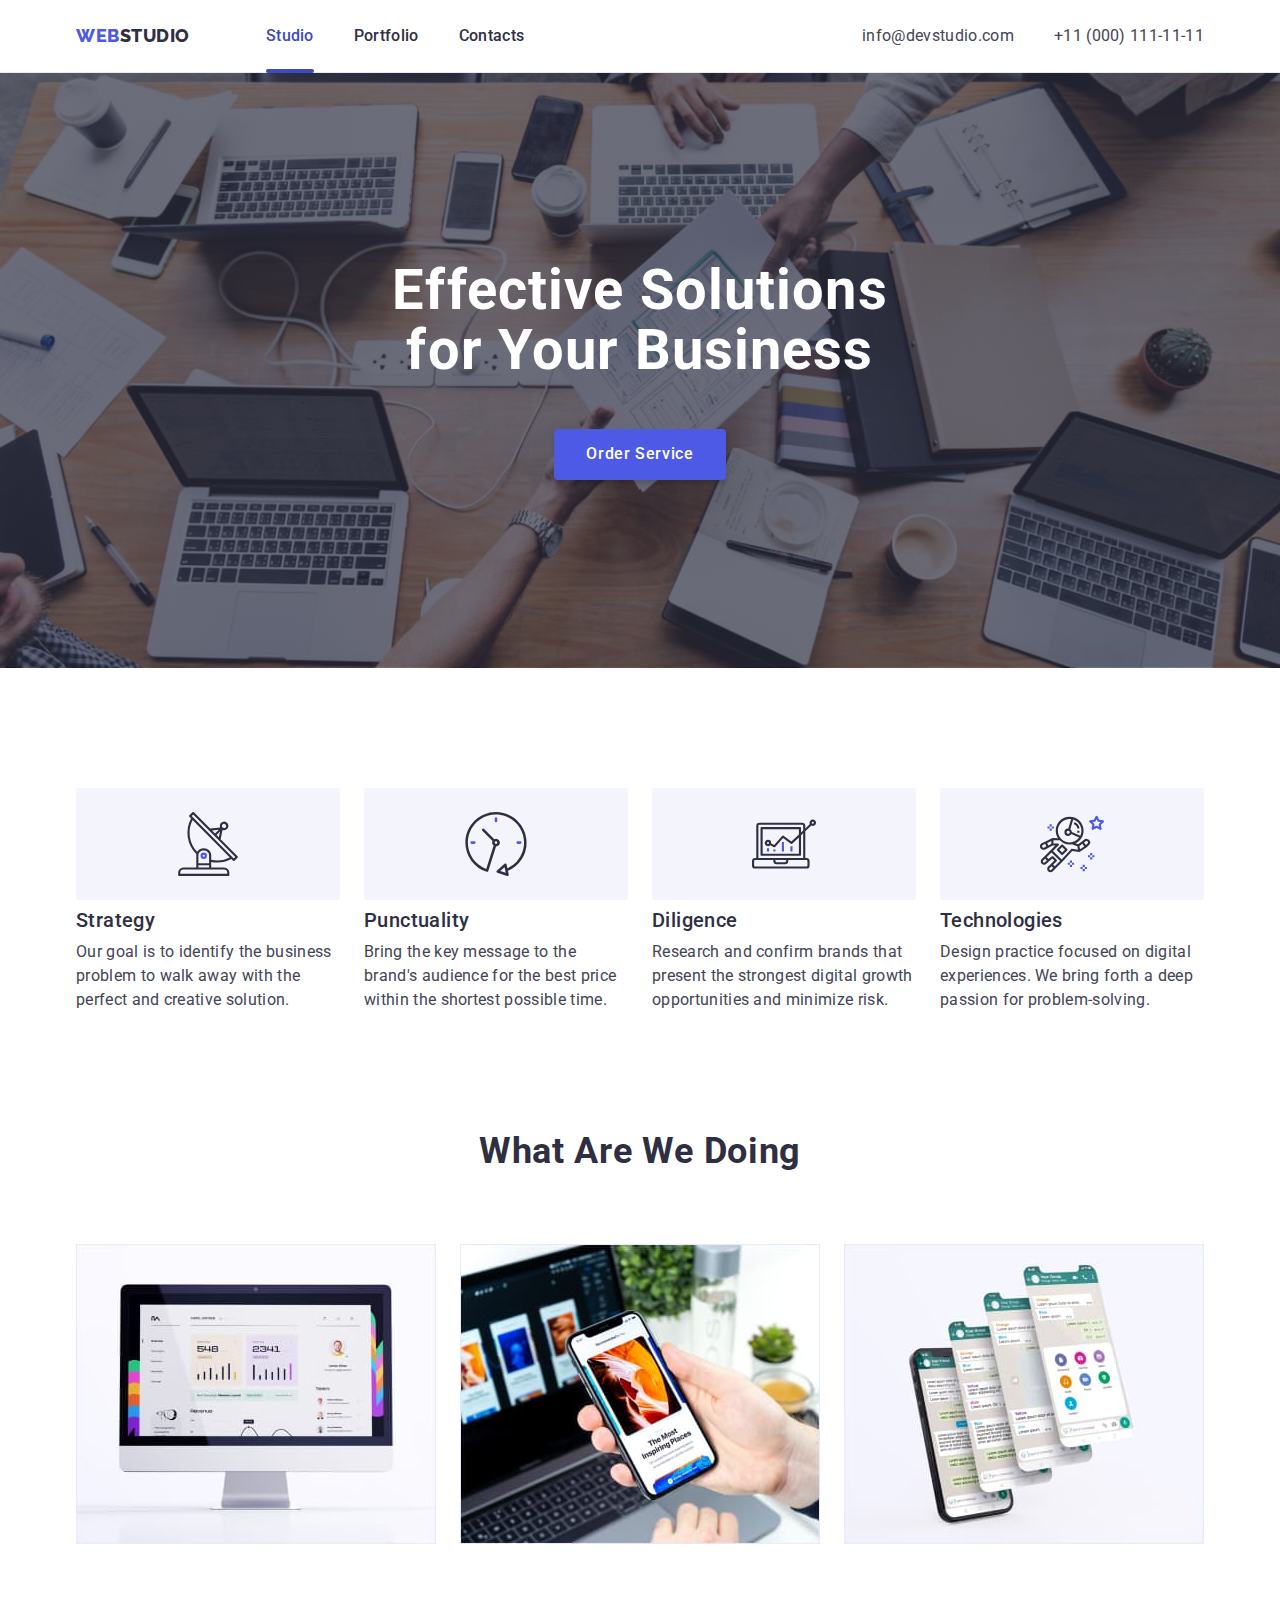
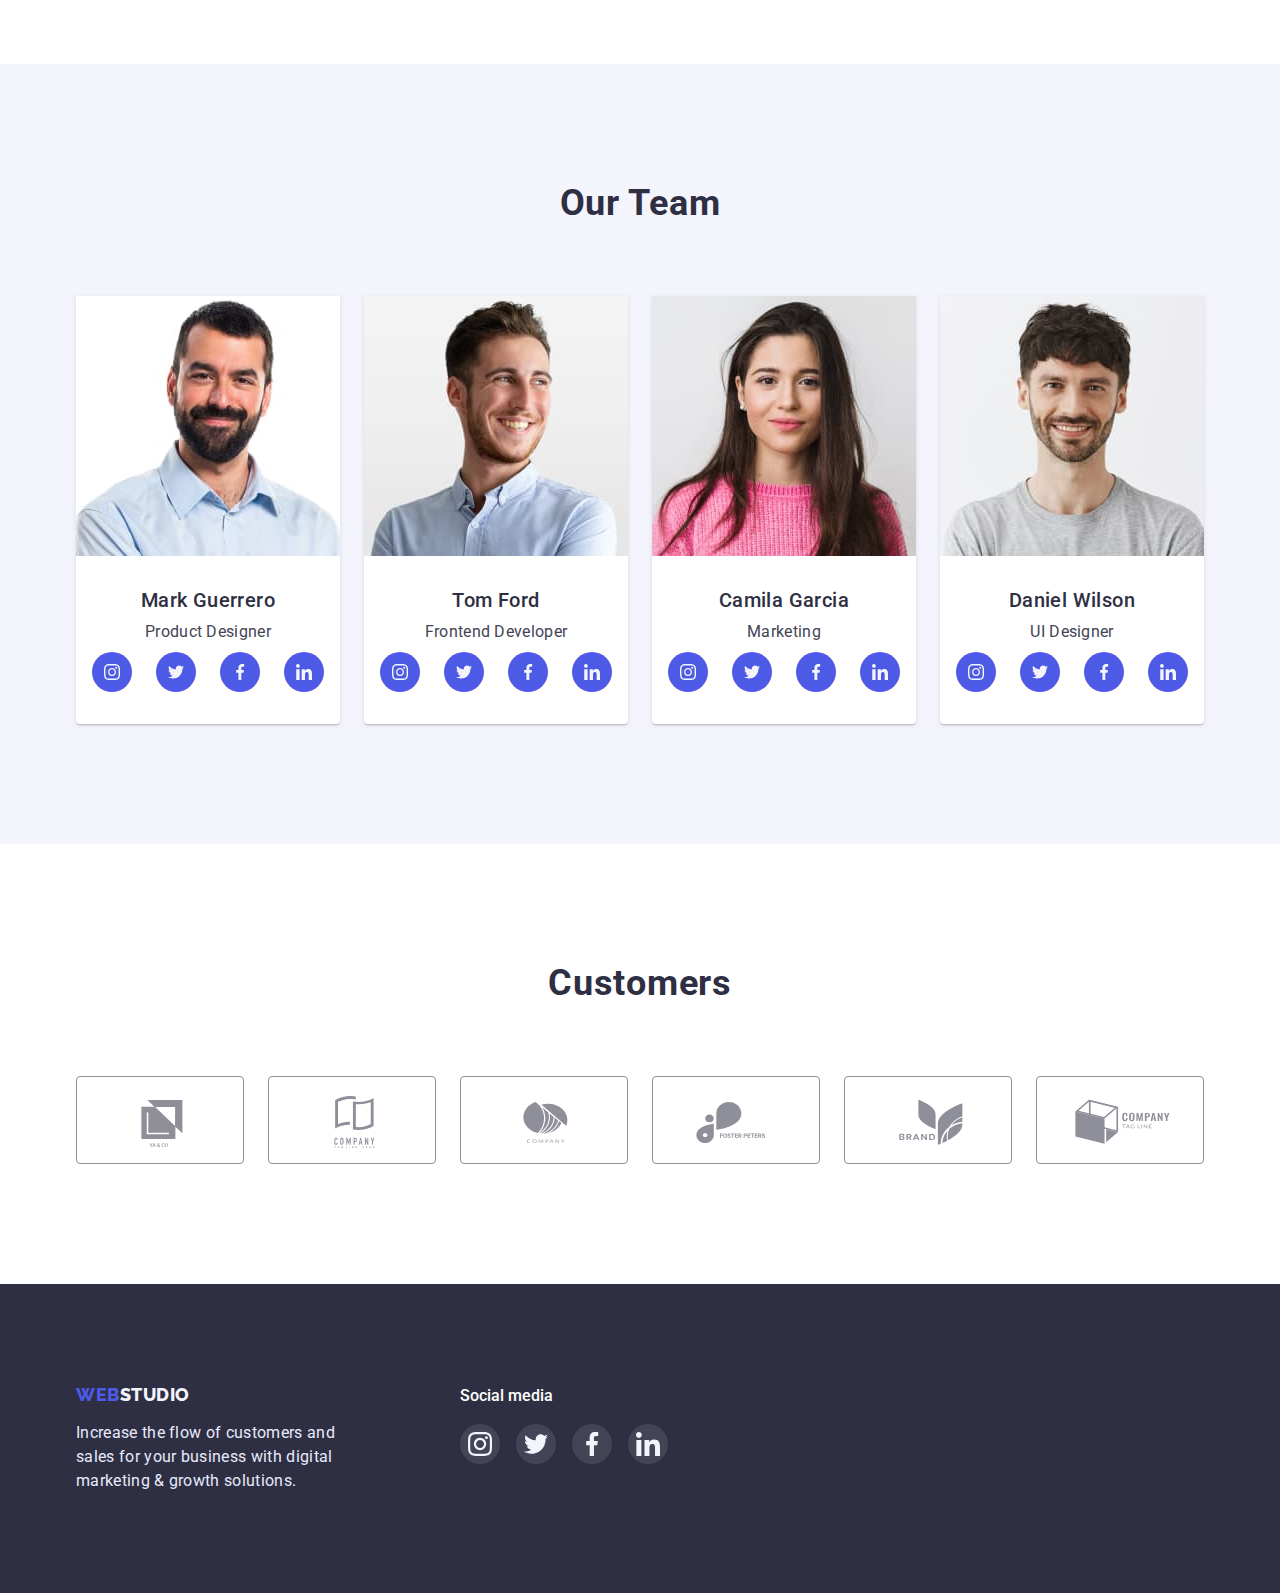
==== index.html @ 485239a8 "clone repository" ====
<!DOCTYPE html>
<html lang="en">
  <head>
    <meta charset="UTF-8" />
    <meta http-equiv="X-UA-Compatible" content="IE=edge" />
    <meta name="viewport" content="width=device-width, initial-scale=1.0" />
    <title>WebStudio</title>
    <link rel="preconnect" href="https://fonts.googleapis.com" />
    <link rel="preconnect" href="https://fonts.gstatic.com" crossorigin />
    <link
      href="https://fonts.googleapis.com/css2?family=Raleway:wght@800&family=Roboto:wght@400;500;700;900&display=swap"
      rel="stylesheet"
    />
    <link
      rel="stylesheet"
      href="https://cdnjs.cloudflare.com/ajax/libs/modern-normalize/1.0.0/modern-normalize.min.css"
    />
    <link rel="stylesheet" href="./css/styles.css" />
  </head>

  <body>
    <header class="header">
      <div class="container header-container">
        <nav class="header-nav">
          <a href="./index.html" class="header-logo-link"
            ><span class="header-logo-linkweb">Web</span>Studio</a
          >
          <ul class="header-list list">
            <li class="header-item item">
              <a href="./index.html" class="header-nav-link current-page"
                >Studio</a
              >
            </li>
            <li class="header-item item">
              <a href="./portfolio.html" class="header-nav-link link"
                >Portfolio</a
              >
            </li>
            <li class="header-item item">
              <a href="#" class="header-nav-link link">Contacts</a>
            </li>
          </ul>
        </nav>

        <address class="contacts">
          <ul class="contacts-list list">
            <li class="contacts-item">
              <a href="mailto:info@devstudio.com" class="contacts-link link"
                >info@devstudio.com</a
              >
            </li>
            <li class="contacts-item">
              <a href="tel:+110001111111" class="contacts-link link"
                >+11 (000) 111-11-11</a
              >
            </li>
          </ul>
        </address>
      </div>
    </header>

    <main>
      <section class="section hero">
        <div class="container hero-container">
          <h1 class="hero-title">Effective Solutions for Your Business</h1>
          <button type="button" class="hero-btn btn" data-modal-open>
            Order Service
          </button>
        </div>
      </section>

      <section class="section features">
        <div class="container features-container">
          <h2 class="visually-hidden">Our Features</h2>
          <ul class="features-list list">
            <li class="features-item icon-antenna">
              <h3 class="features-item-title">Strategy</h3>
              <p class="features-item-text">
                Our goal is to identify the business problem to walk away with
                the perfect and creative solution.
              </p>
            </li>
            <li class="features-item icon-clock">
              <h3 class="features-item-title">Punctuality</h3>
              <p class="features-item-text">
                Bring the key message to the brand's audience for the best price
                within the shortest possible time.
              </p>
            </li>
            <li class="features-item icon-diagram">
              <h3 class="features-item-title">Diligence</h3>
              <p class="features-item-text">
                Research and confirm brands that present the strongest digital
                growth opportunities and minimize risk.
              </p>
            </li>
            <li class="features-item icon-astronaut">
              <h3 class="features-item-title">Technologies</h3>
              <p class="features-item-text">
                Design practice focused on digital experiences. We bring forth a
                deep passion for problem-solving.
              </p>
            </li>
          </ul>
        </div>
      </section>

      <section class="section about">
        <div class="container about-container">
          <h2 class="about-title">What are we doing</h2>
          <ul class="about-list list">
            <li class="about-item">
              <img
                src="./images/desktop.jpg"
                alt="Website on monitor screen"
                width="360"
              />
            </li>
            <li class="about-item">
              <img src="./images/phone.jpg" alt="Phone in hand" width="360" />
            </li>
            <li class="about-item">
              <img
                src="./images/mobile.jpg"
                alt="Messenger on the phone screen"
                width="360"
              />
            </li>
          </ul>
        </div>
      </section>

      <section class="section team">
        <div class="container team-container">
          <h2 class="team-title">Our Team</h2>
          <ul class="team-list list">
            <li class="team-item">
              <img src="./images/mark.jpg" alt="Mark Guerrero" width="264" />
              <div class="team-item-content">
                <h3 class="team-item-title">Mark Guerrero</h3>
                <p class="team-item-text">Product Designer</p>
                <ul class="team-icon list">
                  <li>
                    <a
                      href="https://www.instagram.com/"
                      target="_blank"
                      title="Instagram"
                      class="link"
                    >
                      <svg width="16" height="16">
                        <use href="./images/icons.svg#TeamInstagram"></use>
                      </svg>
                    </a>
                  </li>
                  <li>
                    <a
                      href="https://twitter.com/"
                      target="_blank"
                      title="Twitter"
                      class="link"
                    >
                      <svg width="16" height="16">
                        <use href="./images/icons.svg#TeamTwitter"></use>
                      </svg>
                    </a>
                  </li>
                  <li>
                    <a
                      href="https://www.facebook.com/"
                      target="_blank"
                      title="Facebook"
                      class="link"
                    >
                      <svg width="16" height="16">
                        <use href="./images/icons.svg#TeamFacebook"></use>
                      </svg>
                    </a>
                  </li>
                  <li>
                    <a
                      href="https://www.linkedin.com/"
                      target="_blank"
                      title="linkedin"
                      class="link"
                    >
                      <svg width="16" height="16">
                        <use href="./images/icons.svg#TeamLinkedIn"></use>
                      </svg>
                    </a>
                  </li>
                </ul>
              </div>
            </li>
            <li class="team-item">
              <img src="./images/tom.jpg" alt="Tom Ford" width="264" />
              <div class="team-item-content">
                <h3 class="team-item-title">Tom Ford</h3>
                <p class="team-item-text">Frontend Developer</p>
                <ul class="team-icon list">
                  <li>
                    <a
                      href="https://www.instagram.com/"
                      target="_blank"
                      title="Instagram"
                      class="link"
                    >
                      <svg width="16" height="16">
                        <use href="./images/icons.svg#TeamInstagram"></use>
                      </svg>
                    </a>
                  </li>
                  <li>
                    <a
                      href="https://twitter.com/"
                      target="_blank"
                      title="Twitter"
                      class="link"
                    >
                      <svg width="16" height="16">
                        <use href="./images/icons.svg#TeamTwitter"></use>
                      </svg>
                    </a>
                  </li>
                  <li>
                    <a
                      href="https://www.facebook.com/"
                      target="_blank"
                      title="Facebook"
                      class="link"
                    >
                      <svg width="16" height="16">
                        <use href="./images/icons.svg#TeamFacebook"></use>
                      </svg>
                    </a>
                  </li>
                  <li>
                    <a
                      href="https://www.linkedin.com/"
                      target="_blank"
                      title="linkedin"
                      class="link"
                    >
                      <svg width="16" height="16">
                        <use href="./images/icons.svg#TeamLinkedIn"></use>
                      </svg>
                    </a>
                  </li>
                </ul>
              </div>
            </li>
            <li class="team-item">
              <img src="./images/camila.jpg" alt="Camila Garcia" width="264" />
              <div class="team-item-content">
                <h3 class="team-item-title">Camila Garcia</h3>
                <p class="team-item-text">Marketing</p>
                <ul class="team-icon list">
                  <li>
                    <a
                      href="https://www.instagram.com/"
                      target="_blank"
                      title="Instagram"
                      class="link"
                    >
                      <svg width="16" height="16">
                        <use href="./images/icons.svg#TeamInstagram"></use>
                      </svg>
                    </a>
                  </li>
                  <li>
                    <a
                      href="https://twitter.com/"
                      target="_blank"
                      title="Twitter"
                      class="link"
                    >
                      <svg width="16" height="16">
                        <use href="./images/icons.svg#TeamTwitter"></use>
                      </svg>
                    </a>
                  </li>
                  <li>
                    <a
                      href="https://www.facebook.com/"
                      target="_blank"
                      title="Facebook"
                      class="link"
                    >
                      <svg width="16" height="16">
                        <use href="./images/icons.svg#TeamFacebook"></use>
                      </svg>
                    </a>
                  </li>
                  <li>
                    <a
                      href="https://www.linkedin.com/"
                      target="_blank"
                      title="linkedin"
                      class="link"
                    >
                      <svg width="16" height="16">
                        <use href="./images/icons.svg#TeamLinkedIn"></use>
                      </svg>
                    </a>
                  </li>
                </ul>
              </div>
            </li>
            <li class="team-item">
              <img src="./images/daniel.jpg" alt="Daniel Wilson" width="264" />
              <div class="team-item-content">
                <h3 class="team-item-title">Daniel Wilson</h3>
                <p class="team-item-text">UI Designer</p>
                <ul class="team-icon list">
                  <li>
                    <a
                      href="https://www.instagram.com/"
                      target="_blank"
                      title="Instagram"
                      class="link"
                    >
                      <svg width="16" height="16">
                        <use href="./images/icons.svg#TeamInstagram"></use>
                      </svg>
                    </a>
                  </li>
                  <li>
                    <a
                      href="https://twitter.com/"
                      target="_blank"
                      title="Twitter"
                      class="link"
                    >
                      <svg width="16" height="16">
                        <use href="./images/icons.svg#TeamTwitter"></use>
                      </svg>
                    </a>
                  </li>
                  <li>
                    <a
                      href="https://www.facebook.com/"
                      target="_blank"
                      title="Facebook"
                      class="link"
                    >
                      <svg width="16" height="16">
                        <use href="./images/icons.svg#TeamFacebook"></use>
                      </svg>
                    </a>
                  </li>
                  <li>
                    <a
                      href="https://www.linkedin.com/"
                      target="_blank"
                      title="linkedin"
                      class="link"
                    >
                      <svg width="16" height="16">
                        <use href="./images/icons.svg#TeamLinkedIn"></use>
                      </svg>
                    </a>
                  </li>
                </ul>
              </div>
            </li>
          </ul>
        </div>
      </section>

      <section class="section customers">
        <div class="container customers-container">
          <h2 class="customers-title">Customers</h2>
          <ul class="customers-list list">
            <li class="customers-item">
              <a
                href="#"
                target="_blank"
                title="YA and CO"
                class="customers-link link"
              >
                <svg width="104" height="56" class="customers-icon">
                  <use href="./images/icons.svg#Logo1YACO"></use>
                </svg>
              </a>
            </li>
            <li class="customers-item">
              <a
                href="#"
                target="_blank"
                title="Company Tagline Here"
                class="customers-link link"
              >
                <svg width="104" height="56" class="customers-icon">
                  <use href="./images/icons.svg#Logo2TagHere"></use>
                </svg>
              </a>
            </li>
            <li class="customers-item">
              <a
                href="#"
                target="_blank"
                title="Company"
                class="customers-link link"
              >
                <svg width="104" height="56" class="customers-icon">
                  <use href="./images/icons.svg#Logo3Company"></use>
                </svg>
              </a>
            </li>
            <li class="customers-item">
              <a
                href="#"
                target="_blank"
                title="Foster Peters"
                class="customers-link link"
              >
                <svg width="104" height="56" class="customers-icon">
                  <use href="./images/icons.svg#Logo4Foster"></use>
                </svg>
              </a>
            </li>
            <li class="customers-item">
              <a
                href="#"
                target="_blank"
                title="Brand"
                class="customers-link link"
              >
                <svg width="104" height="56" class="customers-icon">
                  <use href="./images/icons.svg#Logo5Brand"></use>
                </svg>
              </a>
            </li>
            <li class="customers-item">
              <a
                href="#"
                target="_blank"
                title="Company Tag Line"
                class="customers-link link"
              >
                <svg width="104" height="56" class="customers-icon">
                  <use href="./images/icons.svg#Logo6TagLine"></use>
                </svg>
              </a>
            </li>
          </ul>
        </div>
      </section>
    </main>

    <footer class="footer">
      <div class="container footer-container">
        <div class="footer-logo">
          <a href="./index.html" class="footer-logo-link"
            ><span class="footer-logo-linkweb">Web</span>Studio</a
          >
          <p class="footer-text">
            Increase the flow of customers and sales for your business with
            digital marketing & growth solutions.
          </p>
        </div>

        <div class="footer-social">
          <h3 class="social-title">Social media</h3>
          <ul class="social-list list">
            <li class="social-item">
              <a
                href="https://www.instagram.com/"
                target="_blank"
                title="Instagram"
                class="social-icon link"
              >
                <svg width="24" height="24">
                  <use href="./images/icons.svg#FooterInstagram"></use>
                </svg>
              </a>
            </li>
            <li class="social-item">
              <a
                href="https://twitter.com/"
                target="_blank"
                title="Twitter"
                class="social-icon link"
              >
                <svg width="24" height="24">
                  <use href="./images/icons.svg#FooterTwitter"></use>
                </svg>
              </a>
            </li>
            <li class="social-item">
              <a
                href="https://www.facebook.com/"
                target="_blank"
                title="Facebook"
                class="social-icon link"
              >
                <svg width="24" height="24">
                  <use href="./images/icons.svg#FooterFacebook"></use>
                </svg>
              </a>
            </li>
            <li class="social-item">
              <a
                href="https://www.linkedin.com/"
                target="_blank"
                title="linkedin"
                class="social-icon link"
              >
                <svg width="24" height="24">
                  <use href="./images/icons.svg#FooterLinkedIn"></use>
                </svg>
              </a>
            </li>
          </ul>
        </div>
      </div>
    </footer>

    <div class="backdrop is-hidden" data-modal>
      <div class="modal">
        <button type="button" class="modal-btn-close btn" data-modal-close>
          <svg class="modal-icon-close" width="8" height="8">
            <use href="./images/icons.svg#modal-icon-close"></use>
          </svg>
        </button>
      </div>
    </div>

    <script src="./js/modal.js"></script>
  </body>
</html>
---- css/styles.css ----
:root {
  --primary-text-color: #2e2f42;
  --primary-title-font-weight: 500;
  --secondary-text-color: #434455;
  --logo-link-font-weight: 800;
  --logo-text-color-web: #4d5ae5;
  --logo-text-color-header: #2e2f42;
  --logo-text-color-footer: #f4f4fd;
  --nav-link-color: #2e2f42;
  --contacts-link-color: #434455;
  --link-color-accent: #404bbf;
  --hero-title-color: #ffffff;
  --hero-backgrnd-color: #2e2f42;
  --hero-btn-text-color: #ffffff;
  --hero-btn-backgrnd-color: #4d5ae5;
  --hero-btn-accent-color: #404bbf;
  --team-backgrnd-color: #f4f4fd;
  --team-item-backgrnd-color: #ffffff;
  --footer-text-color: #e7e9fc;
  --footer-backgrnd-color: #2e2f42;
  --filter-btn-text-color: #4d5ae5;
  --filter-btn-backgrnd-color: #f4f4fd;
  --filter-btn-accent-text-color: #ffffff;
  --filter-btn-accent-backgrnd-color: #404bbf;
}

h1,
h2,
h3,
h4,
h5,
p {
  margin: 0;
  padding: 0;
}

ul {
  margin: 0;
  padding: 0;
}

img {
  display: block;
  max-width: 100%;
  height: auto;
}

body {
  font-family: "Roboto", sans-serif;
  color: var(--primary-text-color);
}

.list {
  list-style: none;
  padding: 0;
  margin: 0;
}

.link {
  text-decoration: none;
}

.btn {
  cursor: pointer;
}

.section {
  padding-top: 120px;
  padding-bottom: 120px;
}

.container {
  max-width: 1158px;
  padding-left: 15px;
  padding-right: 15px;
  padding: 0 15px;
  margin: 0 auto;
}

/*------------ HEADER ------------*/
.header {
  border-bottom: 1px solid #e7e9fc;
}

.header-container {
  display: flex;
  align-items: center;
}

.header-nav {
  display: flex;
  align-items: center;
}

.header-logo-link {
  font-family: "Raleway", sans-serif;
  font-weight: var(--logo-link-font-weight);
  font-size: 18px;
  line-height: 1.33;
  align-items: center;
  letter-spacing: 0.03em;
  text-transform: uppercase;
  text-decoration: none;
  color: var(--logo-text-color-header);
  padding-top: 24px;
  padding-bottom: 24px;
}

.header-logo-linkweb {
  color: var(--logo-text-color-web);
}

.header-list {
  display: flex;
  align-items: center;
  gap: 40px;
  margin-left: 76px;
}

.header-item {
}

.header-nav-link {
  display: block;
  font-family: "Roboto";
  font-weight: 500;
  font-size: 16px;
  line-height: 1.5;
  letter-spacing: 0.02em;
  color: var(--nav-link-color);
  padding-top: 24px;
  padding-bottom: 24px;
  transition: 250ms cubic-bezier(0.4, 0, 0.2, 1);
}

.header-nav-link:hover,
.header-nav-link:focus {
  color: var(--link-color-accent);
}

.current-page {
  position: relative;
  text-decoration: none;
  color: var(--link-color-accent);
}

.current-page::after {
  content: "";
  position: absolute;
  width: 100%;
  height: 4px;
  left: 0;
  bottom: -1px;
  background-color: var(--link-color-accent);
  border-radius: 2px;
}

.contacts {
  margin-top: 0;
  margin-bottom: 0;
  margin-left: auto;
}

.contacts-list {
  display: flex;
  align-items: center;
}

.contacts-list .contacts-item + .contacts-item {
  margin-left: 40px;
}

.contacts-item {
}

.contacts-link {
  font-family: "Roboto";
  font-style: normal;
  font-size: 16px;
  line-height: 1.5;
  letter-spacing: 0.02em;
  color: var(--contacts-link-color);
  padding-top: 24px;
  padding-bottom: 24px;
  transition: 250ms cubic-bezier(0.4, 0, 0.2, 1);
}

.contacts-link:hover,
.contacts-link:focus {
  color: var(--link-color-accent);
}

/*------------ HERO ------------*/
.hero {
  max-width: 1440px;
  margin-left: auto;
  margin-right: auto;
  background-color: var(--hero-backgrnd-color);
  padding-top: 188px;
  padding-bottom: 188px;
  background-image: linear-gradient(
      to right,
      rgba(46, 47, 66, 0.7),
      rgba(46, 47, 66, 0.7)
    ),
    url(../images/people-office.jpg);
  background-repeat: no-repeat;
  background-position: center;
  background-size: cover;
}

.hero-container {
  display: flex;
  align-items: center;
  flex-direction: column;
}

.hero-title {
  font-size: 56px;
  line-height: 1.07;
  letter-spacing: 0.02em;
  color: var(--hero-title-color);
  max-width: 550px;
  text-align: center;
}

.hero-btn {
  display: flex;
  font-family: inherit;
  font-weight: 500;
  font-size: 16px;
  line-height: 1.18;
  letter-spacing: 0.04em;
  color: var(--hero-btn-text-color);
  background: var(--hero-btn-backgrnd-color);
  box-shadow: 0px 4px 4px rgba(0, 0, 0, 0.15);
  border-radius: 4px;
  padding: 16px 32px;
  gap: 10px;
  margin-top: 48px;
  border: 0;
  text-align: center;
  transition: 250ms cubic-bezier(0.4, 0, 0.2, 1);
}

.hero-btn:hover,
.hero-btn:focus {
  background: var(--hero-btn-accent-color);
}

/*------------ FEATURES ------------*/
.features {
}

.features-container {
}

.visually-hidden {
  position: absolute;
  white-space: nowrap;
  width: 1px;
  height: 1px;
  overflow: hidden;
  border: 0;
  padding: 0;
  clip: rect(0 0 0 0);
  clip-path: inset(50%);
  margin: -1px;
}

.features-list {
  display: flex;
  gap: 24px;
}

.features-item {
  /* width: 264px; */
  width: calc((1128 - 3 * 24px) / 4);
}

.features-item::before {
  content: "";
  display: block;
  height: 112px;
  background-size: contain;
  background-repeat: no-repeat;
  background-position: center;
  background-color: #f4f4fd;
  border-radius: 4px;
}

.icon-antenna::before {
  background-image: url(../images/antenna.svg);
  background-size: 64px;
}

.icon-clock::before {
  background-image: url(../images/clock.svg);
  background-size: 64px;
}

.icon-diagram::before {
  background-image: url(../images/diagram.svg);
  background-size: 64px;
}

.icon-astronaut::before {
  background-image: url(../images/astronaut.svg);
  background-size: 64px;
}

.features-item-title {
  font-weight: var(--primary-title-font-weight);
  font-size: 20px;
  line-height: 1.2;
  letter-spacing: 0.02em;
  margin-top: 8px;
  margin-bottom: 8px;
  width: 264px;
}

.features-item-text {
  font-size: 16px;
  line-height: 1.5;
  letter-spacing: 0.02em;
  color: var(--secondary-text-color);
  width: 264px;
}

/*------------ ABOUT ------------*/
.about {
  padding-top: 0;
}

.about-container {
}

.about-title {
  font-size: 36px;
  line-height: 1.11;
  letter-spacing: 0.02em;
  text-transform: capitalize;
  text-align: center;
}

.about-list {
  display: flex;
  margin-top: 72px;
  gap: 24px;
}

.about-item {
  /* width: 360px; */
  width: calc((1128 - 2 * 24px) / 3);
}

/*------------ TEAM ------------*/
.team {
  background: var(--team-backgrnd-color);
}

.team-container {
}

.team-title {
  font-size: 36px;
  line-height: 1.11;
  letter-spacing: 0.02em;
  text-transform: capitalize;
  text-align: center;
}

.team-list {
  display: flex;
  background-color: #f4f4fd;
  gap: 24px;
  margin-top: 72px;
}

.team-item {
  background: var(--team-item-backgrnd-color);
  box-shadow: 0px 1px 6px rgba(46, 47, 66, 0.08),
    0px 1px 1px rgba(46, 47, 66, 0.16), 0px 2px 1px rgba(46, 47, 66, 0.08);
  border-radius: 0px 0px 4px 4px;
  text-align: center;
  /* width: 264px; */
  width: calc((1128 - 3 * 24px) / 4);
}

.team-item-content {
  padding: 32px 16px;
}

.team-item-title {
  font-weight: var(--primary-title-font-weight);
  font-size: 20px;
  line-height: 1.2;
  letter-spacing: 0.02em;
}

.team-item-text {
  font-size: 16px;
  line-height: 1.5;
  letter-spacing: 0.02em;
  color: var(--secondary-text-color);
  margin-top: 8px;
}

.team-icon {
  display: flex;
  justify-content: center;
  gap: 24px;
  margin-top: 8px;
}

.team-icon li {
}

.team-icon a {
  display: inline-block;
  width: 40px;
  height: 40px;
  border-radius: 50%;
  padding: 12px;
  background-color: #4d5ae5;
  transition: 250ms cubic-bezier(0.4, 0, 0.2, 1);
}

.team-icon a:hover,
.team-icon a:focus {
  background-color: #404bbf;
}

.team-icon svg {
  fill: #f4f4fd;
}

/*------------ CUSTOMERS ------------*/
.customers {
}

.customers-container {
}
.customers-title {
  font-size: 36px;
  line-height: 1.11;
  letter-spacing: 0.02em;
  text-transform: capitalize;
  text-align: center;
}
.customers-list {
  display: flex;
  margin-top: 72px;
  justify-content: center;
  gap: 24px;
}

.customers-item {
  width: 168px;
  height: 88px;
}

.customers-link {
  display: inline-block;
  width: 100%;
  height: 100%;
  border: 1px solid #8e8f99;
  border-radius: 4px;
  padding: 16px 32px;
  transition: 250ms cubic-bezier(0.4, 0, 0.2, 1);
}

.customers-link:hover,
.customers-link:focus {
  border: 1px solid #404bbf;
}

.customers-icon {
  fill: #8e8f99;
  transition: 250ms cubic-bezier(0.4, 0, 0.2, 1);
}

.customers-link:is(:hover, :focus) > .customers-icon {
  fill: #404bbf;
}

/*------------ FOOTER ------------*/
.footer {
  background: var(--footer-backgrnd-color);
  padding-top: 100px;
  padding-bottom: 100px;
}

.footer-container {
  display: flex;
  align-items: baseline;
}

.footer-logo {
  margin-right: 120px;
}

.footer-logo-link {
  display: block;
  font-family: "Raleway", sans-serif;
  font-weight: var(--logo-link-font-weight);
  font-size: 18px;
  line-height: 1.16;
  align-items: center;
  letter-spacing: 0.03em;
  text-transform: uppercase;
  text-decoration: none;
  color: var(--logo-text-color-footer);
}

.footer-logo-linkweb {
  color: var(--logo-text-color-web);
}

.footer-text {
  display: block;
  font-size: 16px;
  line-height: 1.5;
  letter-spacing: 0.02em;
  color: var(--footer-text-color);
  margin-top: 16px;
  width: 264px;
}

.footer-social {
}

.social-title {
  font-family: "Roboto";
  font-style: normal;
  font-weight: 500;
  font-size: 16px;
  line-height: 24px;
  color: #ffffff;
}

.social-list {
  display: flex;
  justify-content: center;
  gap: 16px;
  margin-top: 16px;
}

.social-item {
}

.social-icon {
  display: inline-block;
  width: 40px;
  height: 40px;
  background-color: rgba(255, 255, 255, 0.1);
  border-radius: 50%;
  padding: 8px;
  outline: 1px #f4f4fd;
  transition: 250ms cubic-bezier(0.4, 0, 0.2, 1);
}

.social-icon:hover,
.social-icon:focus {
  background-color: #31d0aa;
}

.social-icon svg {
  fill: #f4f4fd;
}

/*------------ FILTER ------------*/
.filter {
  padding-top: 96px;
}

.filter-container {
}

.filter-list {
  display: flex;
  gap: 24px;
  justify-content: center;
  margin-bottom: 72px;
}

.filter-item {
  align-items: center;
}

.filter-btn {
  background: var(--filter-btn-backgrnd-color);
  border: 1px solid #e7e9fc;
  border-radius: 4px;
  font-family: "Roboto";
  font-style: normal;
  font-weight: 500;
  font-size: 16px;
  line-height: 1.5;
  align-items: center;
  text-align: center;
  letter-spacing: 0.04em;
  color: var(--filter-btn-text-color);
  padding: 12px 24px;
  transition: 250ms cubic-bezier(0.4, 0, 0.2, 1);
}

.filter-btn:hover,
.filter-btn:focus {
  background: var(--filter-btn-accent-backgrnd-color);
  color: var(--filter-btn-accent-text-color);
  box-shadow: 0px 3px 1px rgba(0, 0, 0, 0.1), 0px 2px 1px rgba(0, 0, 0, 0.08),
    0px 2px 2px rgba(0, 0, 0, 0.12);
  border: 1px solid #404bbf;
}

.filter-container-card {
}

.cadr-list {
  display: flex;
  flex-wrap: wrap;
}

.card-item {
  /* width: 360px; */
  width: calc((100% - 2 * 24px) / 3);
  margin-right: 24px;
  margin-bottom: 48px;
}

.card-link {
  display: block;
  color: #2e2f42;
  box-shadow: 0px 1px 6px rgba(46, 47, 66, 0.08);
  transition: 250ms cubic-bezier(0.4, 0, 0.2, 1);
}

.card-link:is(:hover, :focus) {
  box-shadow: 0px 1px 6px rgba(46, 47, 66, 0.08),
    0px 1px 1px rgba(46, 47, 66, 0.16), 0px 2px 1px rgba(46, 47, 66, 0.08);
}

.card-item:nth-child(3n) {
  margin-right: 0;
}

.card-item:nth-last-child(-n + 3) {
  margin-bottom: 0;
}

.card-item-content {
  width: 360px;
  border: 1px solid #e7e9fc;
  border-top: none;
  padding-left: 16px;
  padding-top: 32px;
  padding-bottom: 32px;
}

.card-item-title {
  font-weight: var(--primary-title-font-weight);
  font-size: 20px;
  line-height: 1.2;
  letter-spacing: 0.02em;
}

.card-item-text {
  font-size: 16px;
  line-height: 1.5;
  letter-spacing: 0.02em;
  color: var(--secondary-text-color);
  margin-top: 8px;
}

/*--------- FILTER-CARD-OVERLAY ---------*/
.overlay-thumb {
  position: relative;
  overflow: hidden;
}

.overlay-content {
  position: absolute;
  top: 0;
  left: 0;
  width: 100%;
  height: 100%;
  background-color: #4d5ae5;
  transform: translatey(100%);
  transition: transform 250ms cubic-bezier(0.4, 0, 0.2, 1);
  opacity: 0.9;
}

.overlay-text {
  position: absolute;
  padding: 40px 32px 0px 32px;
  font-family: "Roboto";
  font-style: normal;
  font-weight: 400;
  font-size: 16px;
  line-height: 24px;
  color: #f4f4fd;
}

.card-link:is(:hover, :focus) .overlay-content {
  transform: translatey(0);
}

/*------- BACKDROP and MODAL window -------*/
.backdrop {
  position: fixed;
  top: 0;
  left: 0;
  width: 100%;
  height: 100%;
  background-color: rgba(46, 47, 66, 0.4);
  transition: 500ms cubic-bezier(0.4, 0, 0.2, 1);
}

.backdrop.is-hidden {
  opacity: 0;
  pointer-events: none;
  visibility: hidden;
}

.backdrop.is-hidden .modal {
  transform: translate(-50%, -50%) scale(0.7);
}

.modal {
  position: absolute;
  top: 50%;
  left: 50%;
  min-width: 408px;
  min-height: 576px;
  background-color: #fcfcfc;
  border-radius: 4px;
  box-shadow: 0px 1px 1px rgba(0, 0, 0, 0.14), 0px 1px 3px rgba(0, 0, 0, 0.12),
    0px 2px 1px rgba(0, 0, 0, 0.2);
  transform: translate(-50%, -51%) scale(1);
  transition: transform 500ms cubic-bezier(0.4, 0, 0.2, 1);
}

.modal-btn-close {
  position: absolute;
  top: 24px;
  right: 24px;
  display: flex;
  justify-content: center;
  align-items: center;
  width: 24px;
  height: 24px;
  border-radius: 50%;
  background-color: #e7e9fc;
  border: 1px solid rgba(0, 0, 0, 0.1);
  transition: 250ms cubic-bezier(0.4, 0, 0.2, 1);
}

.modal-btn-close:is(:hover, :focus) {
  background-color: #404bbf;
  border: 1px solid #404bbf;
}

.modal-icon-close {
}

.modal-btn-close:is(:hover, :focus) .modal-icon-close {
  fill: #ffffff;
}
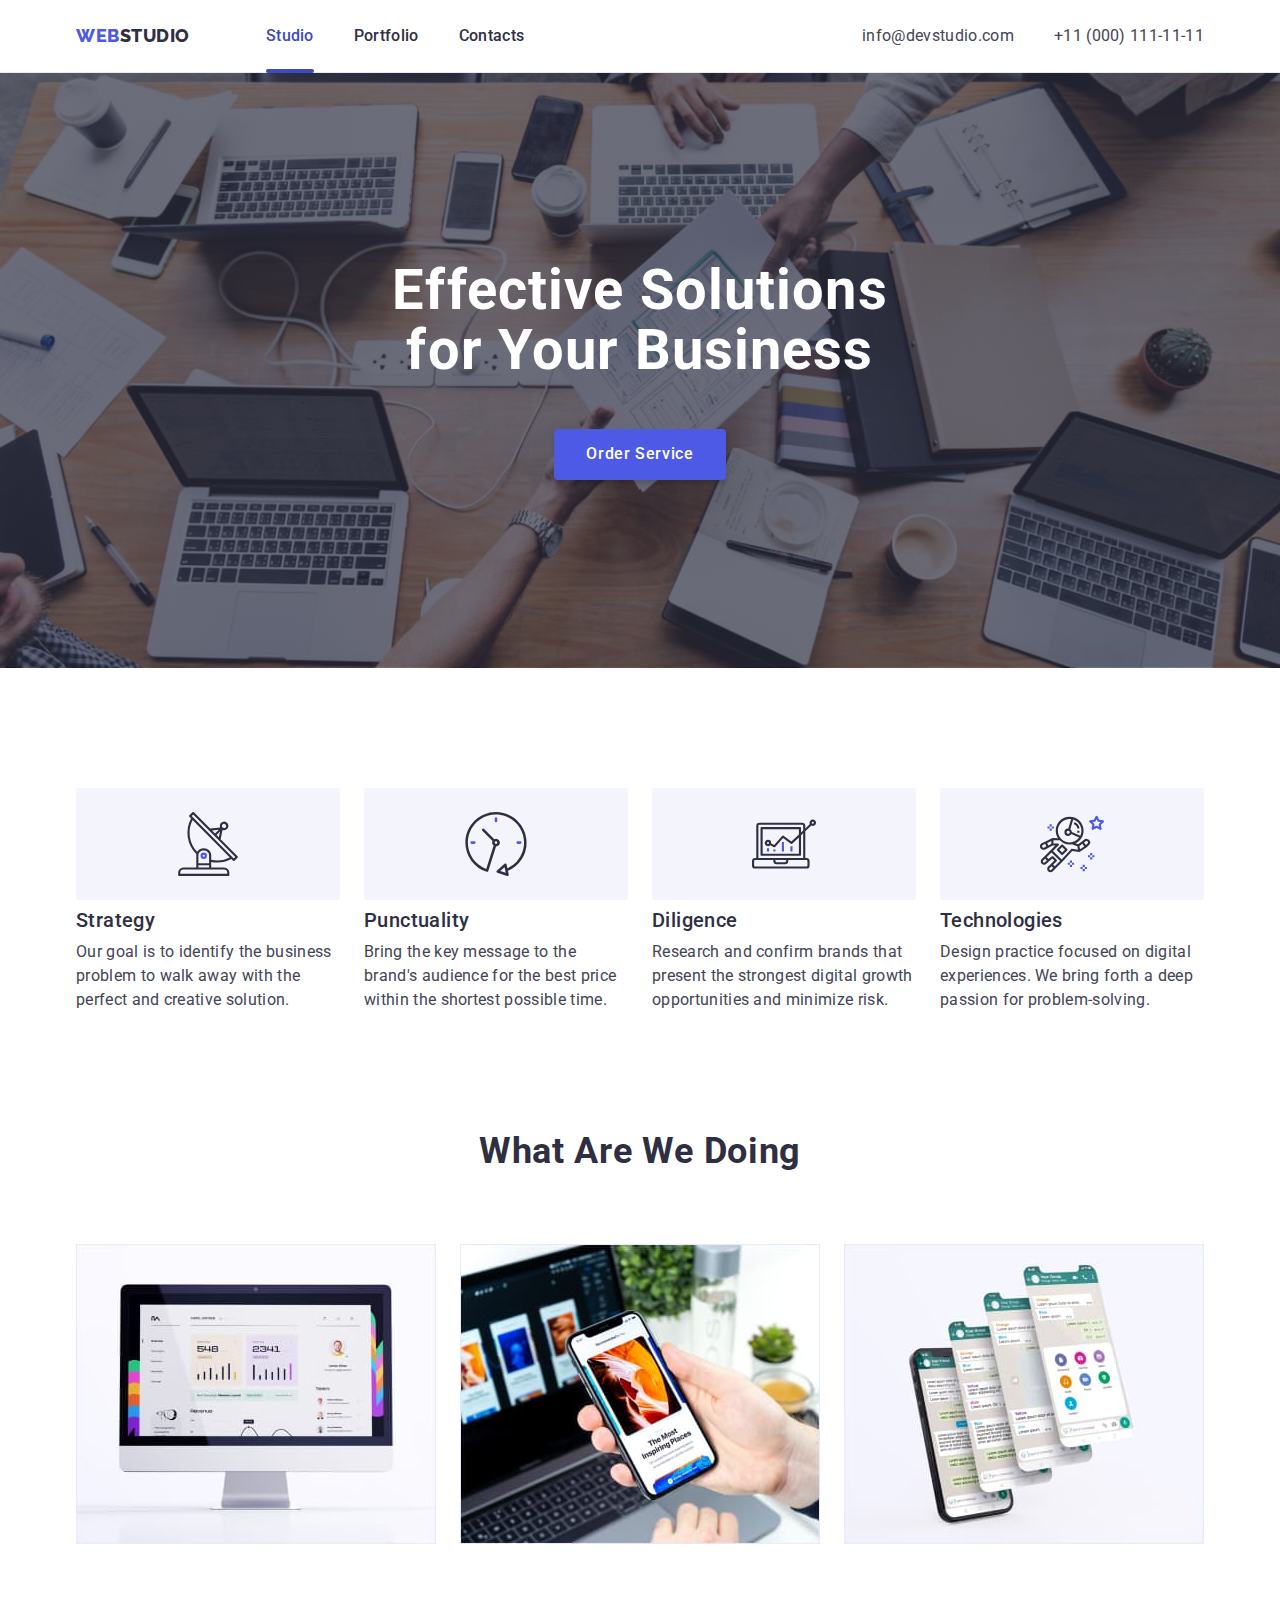
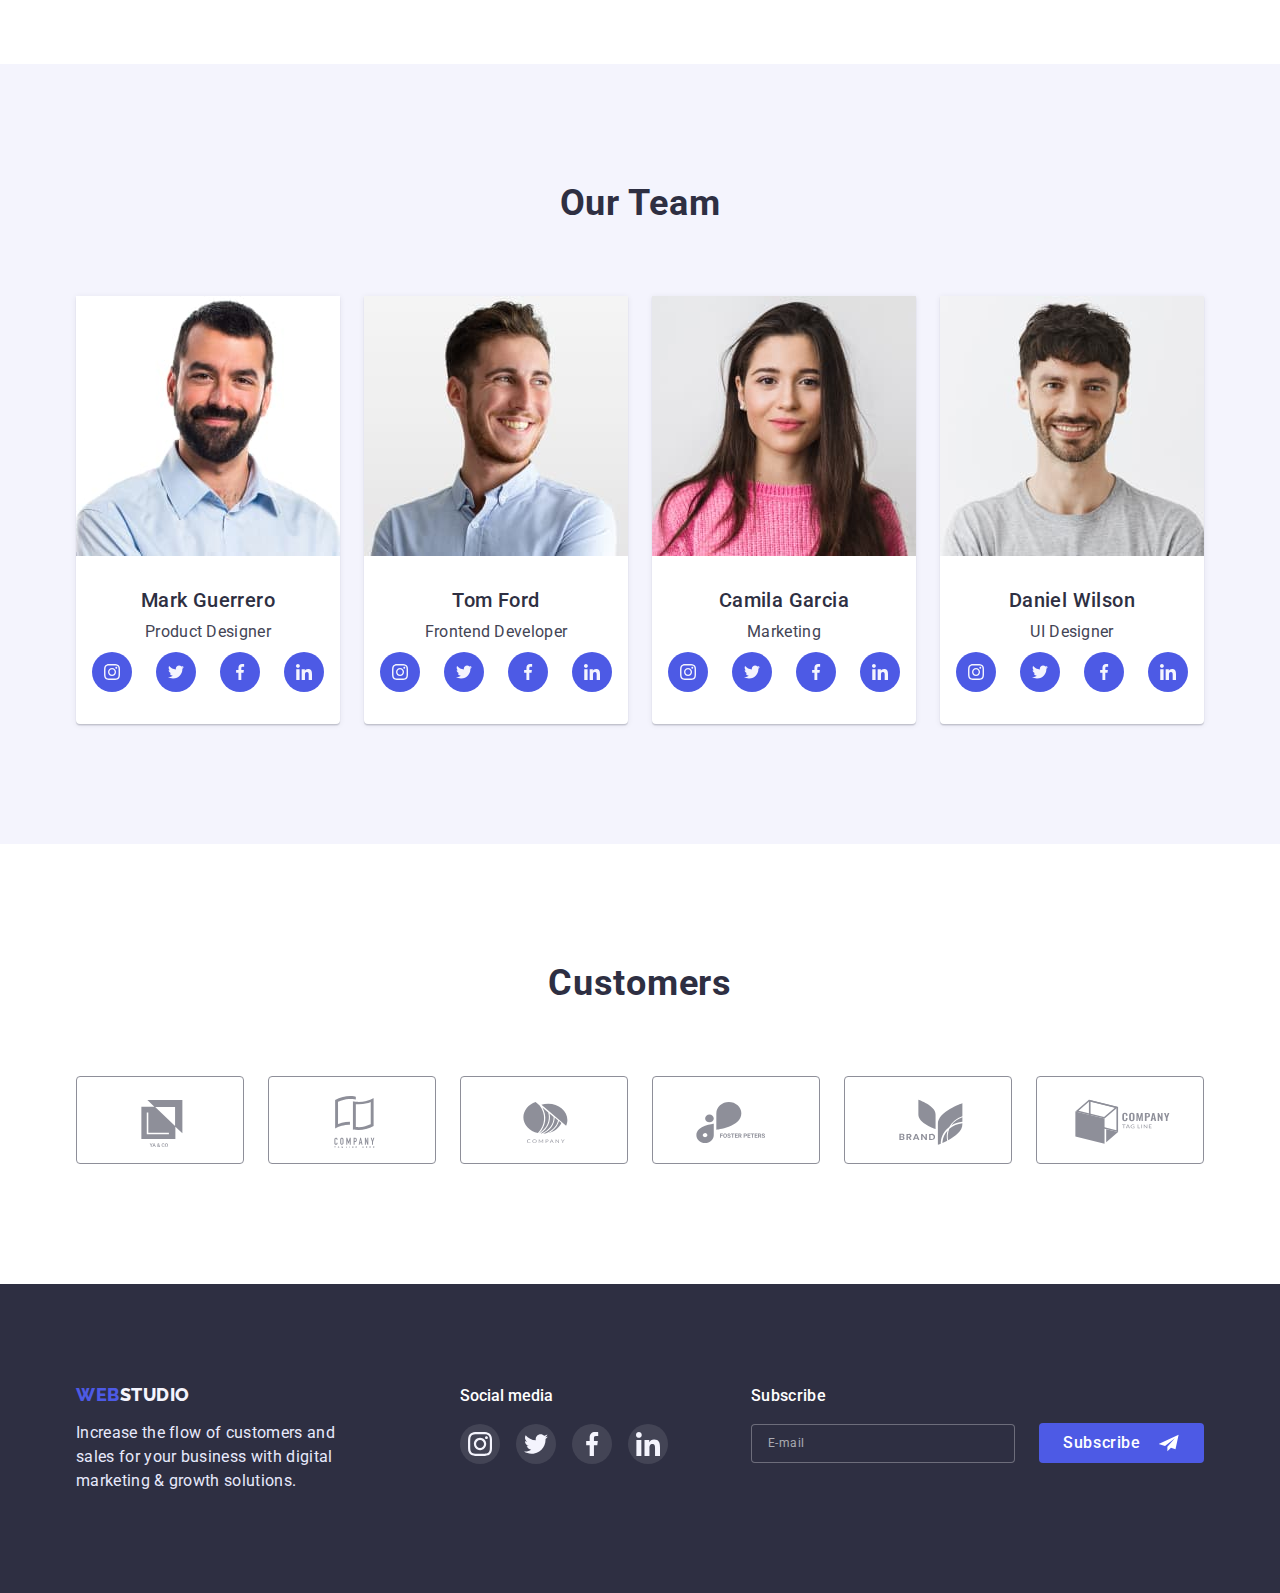
==== commit a4e3763b: "module6 subscribe" ====
--- a/index.html
+++ b/index.html
@@ -512,9 +512,32 @@
             </li>
           </ul>
         </div>
+
+        <div class="footer-form-container">
+          <!-- <p class="footer-form-title">Subscribe</p> -->
+          <form class="footer-form">
+            <div class="footer-form-field">
+              <label for="footer-mail">Subscribe</label>
+              <input
+                type="email"
+                name="footer-mail"
+                class="form-email"
+                placeholder="E-mail"
+                id="footer-mail"
+              />
+            </div>
+            <button type="submit" class="form-email-btn btn">
+              Subscribe
+              <svg class="footer-icon-subscribe" width="24px" height="20px">
+                <use href="./images/icons.svg#icon-subscribe"></use>
+              </svg>
+            </button>
+          </form>
+        </div>
       </div>
     </footer>
 
+    <!-- MODAL WINDOW -->
     <div class="backdrop is-hidden" data-modal>
       <div class="modal">
         <button type="button" class="modal-btn-close btn" data-modal-close>
@@ -522,6 +545,81 @@
             <use href="./images/icons.svg#modal-icon-close"></use>
           </svg>
         </button>
+
+        <h2 class="modal-title">
+          Leave your contacts and we will call you back
+        </h2>
+        <form class="modal-form">
+          <label class="form-label">
+            <span class="form-text">Name</span>
+            <div class="form-icon-container">
+              <input
+                type="text"
+                name="user-name"
+                class="modal-form-input"
+                autofocus
+                required
+                minlength="2"
+              />
+              <svg class="modal-form-icon" width="18" height="18">
+                <use href="./images/icons.svg#icon-modal-name"></use>
+              </svg>
+            </div>
+          </label>
+
+          <label class="form-label">
+            <span class="form-text">Phone</span>
+            <div class="form-icon-container">
+              <input
+                type="tel"
+                name="user-phone"
+                class="modal-form-input"
+                required
+              />
+              <svg class="modal-form-icon" width="18" height="24">
+                <use href="./images/icons.svg#icon-modal-phone"></use>
+              </svg>
+            </div>
+          </label>
+
+          <label class="form-label">
+            <span class="form-text">Email</span>
+            <div class="form-icon-container">
+              <input
+                type="email"
+                name="user-email"
+                class="modal-form-input"
+                required
+              />
+              <svg class="modal-form-icon" width="18" height="24">
+                <use href="./images/icons.svg#icon-modal-email"></use>
+              </svg>
+            </div>
+          </label>
+
+          <label class="form-label">
+            <span class="form-text">Comment</span>
+            <textarea
+              name="form-user-comment"
+              placeholder="Text input"
+              class="form-user-comment"
+            >
+            </textarea>
+          </label>
+
+          <input
+            id="user-policy"
+            type="checkbox"
+            name="user-policy"
+            class="modal-form-input-check visually-hidden"
+          />
+          <label for="user-policy" class="form-user-policy">
+            I accept the terms and conditions of the&nbsp;
+            <a href="./index.html">Privacy Policy</a>
+          </label>
+
+          <button type="submit" class="form-button btn">Send</button>
+        </form>
       </div>
     </div>
 
--- a/css/styles.css
+++ b/css/styles.css
@@ -569,6 +569,124 @@
   fill: #f4f4fd;
 }
 
+/*------------ FOOTER FORM ------------*/
+.footer-form-container {
+  margin-left: auto;
+  /* width: 453px; */
+}
+
+/* .footer-form-title {
+  margin-bottom: 16px;
+  font-weight: 500;
+  font-size: 16px;
+  line-height: 1.5;
+  letter-spacing: 0.02em;
+  color: #ffffff;
+} */
+
+.footer-form {
+  display: flex;
+  gap: 24px;
+}
+
+.footer-form-field {
+  display: flex;
+  flex-direction: column;
+}
+
+.footer-form label {
+  margin-bottom: 16px;
+  font-family: "Roboto";
+  font-style: normal;
+  font-weight: 500;
+  font-size: 16px;
+  line-height: 24px;
+  letter-spacing: 0.02em;
+  color: #ffffff;
+}
+
+.form-email {
+  width: 264px;
+
+  font-size: 12px;
+  line-height: 1.3;
+  display: flex;
+  align-items: center;
+  letter-spacing: 0.04em;
+  color: rgba(255, 255, 255, 0.6);
+
+  border: 1px solid rgba(255, 255, 255, 0.3);
+  border-radius: 4px;
+
+  padding-left: 16px;
+  padding-top: 11px;
+  padding-bottom: 11px;
+
+  background-color: #2e2f42;
+  outline: none;
+}
+
+.form-email::placeholder {
+  font-family: "Roboto";
+  font-style: normal;
+  font-weight: 400;
+  font-size: 12px;
+  line-height: 24px;
+  align-items: center;
+  letter-spacing: 0.04em;
+  color: rgba(255, 255, 255, 0.6);
+}
+
+.form-email:focus {
+  border-color: #4d5ae5;
+  transition: border-color 250ms cubic-bezier(0.4, 0, 0.2, 1);
+}
+
+.form-email-btn {
+  display: flex;
+  align-items: center;
+  justify-content: center;
+  width: 165px;
+  height: 40px;
+  padding: 8px 24px;
+  margin-top: auto;
+
+  /* font-weight: 500;
+  font-size: 16px;
+  line-height: 1.3;
+  text-align: center;
+  letter-spacing: 0.04em; */
+
+  font-family: "Roboto";
+  font-style: normal;
+  font-weight: 500;
+  font-size: 16px;
+  line-height: 24px;
+  text-align: center;
+  letter-spacing: 0.04em;
+  color: #ffffff;
+  outline: none;
+  background-color: #4d5ae5;
+  /* border: 1px solid #4d5ae5; */
+  border: none;
+  border-radius: 4px;
+
+  transition: background-color 250ms cubic-bezier(0.4, 0, 0.2, 1);
+}
+
+.form-email-btn:is(:hover, :focus) {
+  background-color: #404bbf;
+}
+
+.footer-icon-subscribe {
+  fill: #ffffff;
+  margin-left: 16px;
+
+  /*position: absolute;
+  top: 0;
+  right: 0;*/
+}
+
 /*------------ FILTER ------------*/
 .filter {
   padding-top: 96px;
@@ -735,6 +853,7 @@
   min-height: 576px;
   background-color: #fcfcfc;
   border-radius: 4px;
+  padding: 72px 24px 24px 24px;
   box-shadow: 0px 1px 1px rgba(0, 0, 0, 0.14), 0px 1px 3px rgba(0, 0, 0, 0.12),
     0px 2px 1px rgba(0, 0, 0, 0.2);
   transform: translate(-50%, -51%) scale(1);
@@ -767,3 +886,167 @@
 .modal-btn-close:is(:hover, :focus) .modal-icon-close {
   fill: #ffffff;
 }
+
+/*----- MODAL FORM -----*/
+.modal-title {
+  margin-bottom: 16px;
+
+  font-weight: 500;
+  font-size: 16px;
+  line-height: 1.5;
+  text-align: center;
+  letter-spacing: 0.02em;
+  color: #2e2f42;
+}
+
+.form-text {
+  margin-bottom: 4px;
+
+  font-weight: 400;
+  font-size: 12px;
+  line-height: 1.3;
+  letter-spacing: 0.04em;
+  color: #8e8f99;
+
+  display: block;
+}
+
+.form-label {
+  margin-bottom: 8px;
+}
+
+.modal-form {
+  display: flex;
+  flex-direction: column;
+}
+
+.modal-form-input {
+  display: block;
+
+  border: 1px solid #21212133;
+  border-radius: 4px;
+  width: 100%;
+  height: 36px;
+
+  padding-left: 38px;
+
+  font-weight: 400;
+  font-size: 12px;
+  line-height: 1.3;
+  letter-spacing: 0.04em;
+  color: #000000;
+  transition: border-color 250ms cubic-bezier(0.4, 0, 0.2, 1);
+}
+
+.modal-form-input:focus {
+  outline: none;
+  border-color: #4d5ae5;
+}
+
+.modal-form-icon {
+  transition: fill 250ms cubic-bezier(0.4, 0, 0.2, 1);
+}
+
+.modal-form-input:focus + .modal-form-icon {
+  fill: #4d5ae5;
+}
+
+.form-user-comment {
+  width: 100%;
+  min-height: 120px;
+  resize: none;
+  padding: 10px 14px;
+
+  border: 1px solid #21212133;
+  border-radius: 4px;
+
+  font-weight: 400;
+  font-size: 12px;
+  line-height: 1.3;
+  letter-spacing: 0.04em;
+}
+
+.form-user-comment::placeholder {
+  color: rgba(117, 117, 117, 0.5);
+}
+
+.form-user-comment:focus {
+  outline: none;
+  border-color: #4d5ae5;
+}
+
+.form-icon-container {
+  position: relative;
+}
+
+.modal-form-icon {
+  position: absolute;
+  top: 50%;
+  left: 16px;
+  transform: translate(0, -50%);
+  display: block;
+}
+
+.form-user-policy {
+  display: flex;
+  font-size: 12px;
+  line-height: 1.3;
+  letter-spacing: 0.04em;
+  color: #757575;
+  align-items: center;
+  margin-bottom: 20px;
+}
+
+.form-user-policy::before {
+  content: "";
+  width: 16px;
+  height: 16px;
+  border: 1.25px solid #2e2f42;
+  border-radius: 2px;
+  border-color: #2e2f42;
+  display: block;
+  cursor: pointer;
+  margin-right: 8px;
+}
+
+.modal-form-input-check:checked + .form-user-policy::before {
+  border-color: #404bbf;
+  /* background-color: #4d5ae5; */
+  background-image: url(../images/icon-modal-accept.svg);
+  background-repeat: no-repeat;
+  background-position: center;
+}
+
+.modal-form-input-check:focus + .form-user-policy::before {
+  outline: 1px solid #4d5ae5;
+}
+
+.form-button {
+  font-weight: 500;
+  font-size: 16px;
+  line-height: 24px;
+  letter-spacing: 0.04em;
+  color: #ffffff;
+  text-align: center;
+  min-width: 169px;
+  height: 56px;
+  padding: 16px 32px;
+  background-color: #4d5ae5;
+  border-radius: 4px;
+  border-color: #4d5ae5;
+  outline: none;
+
+  display: flex;
+  align-items: center;
+  justify-content: center;
+  flex-direction: column;
+  margin: 0 auto;
+
+  box-shadow: 0px 4px 4px rgba(0, 0, 0, 0.15), 0px 4px 4px rgba(0, 0, 0, 0.15);
+
+  transition: background-color 250ms cubic-bezier(0.4, 0, 0.2, 1);
+}
+
+.form-button:is(:hover, :focus) {
+  background-color: #404bbf;
+}
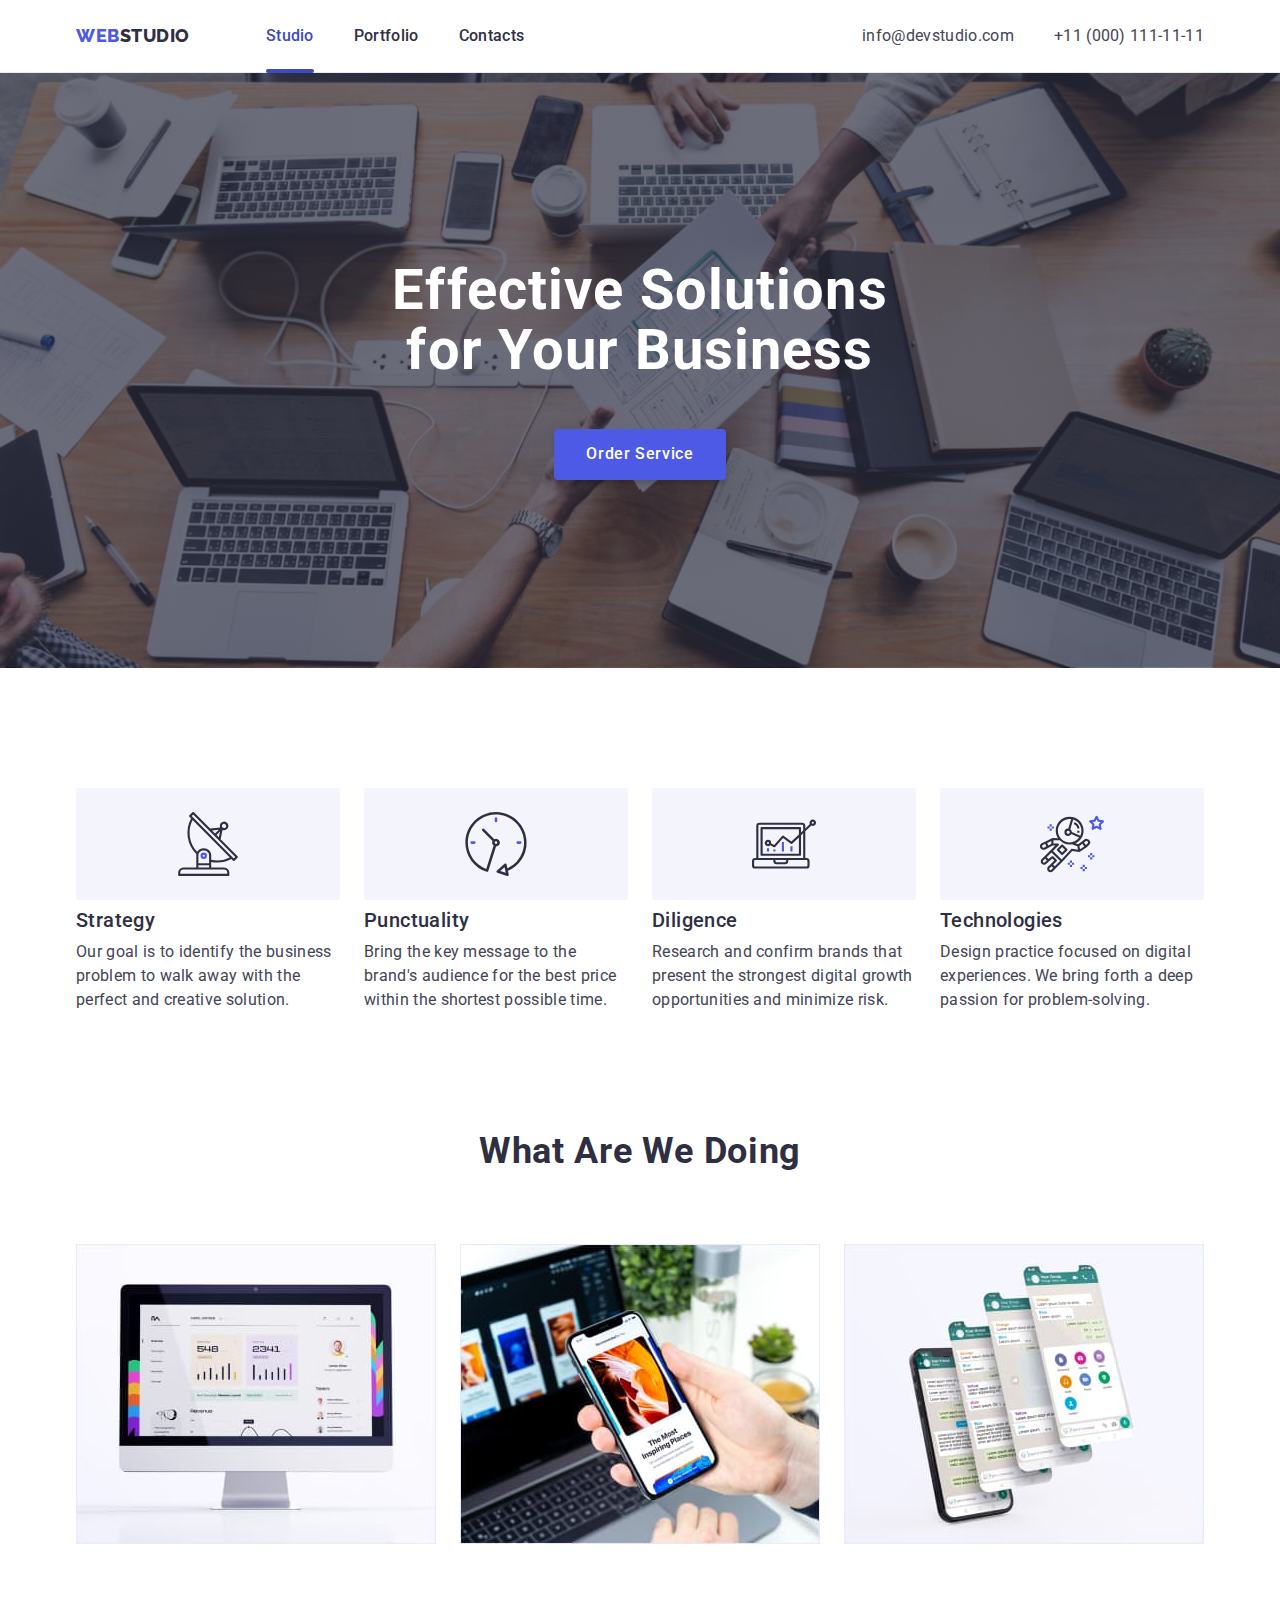
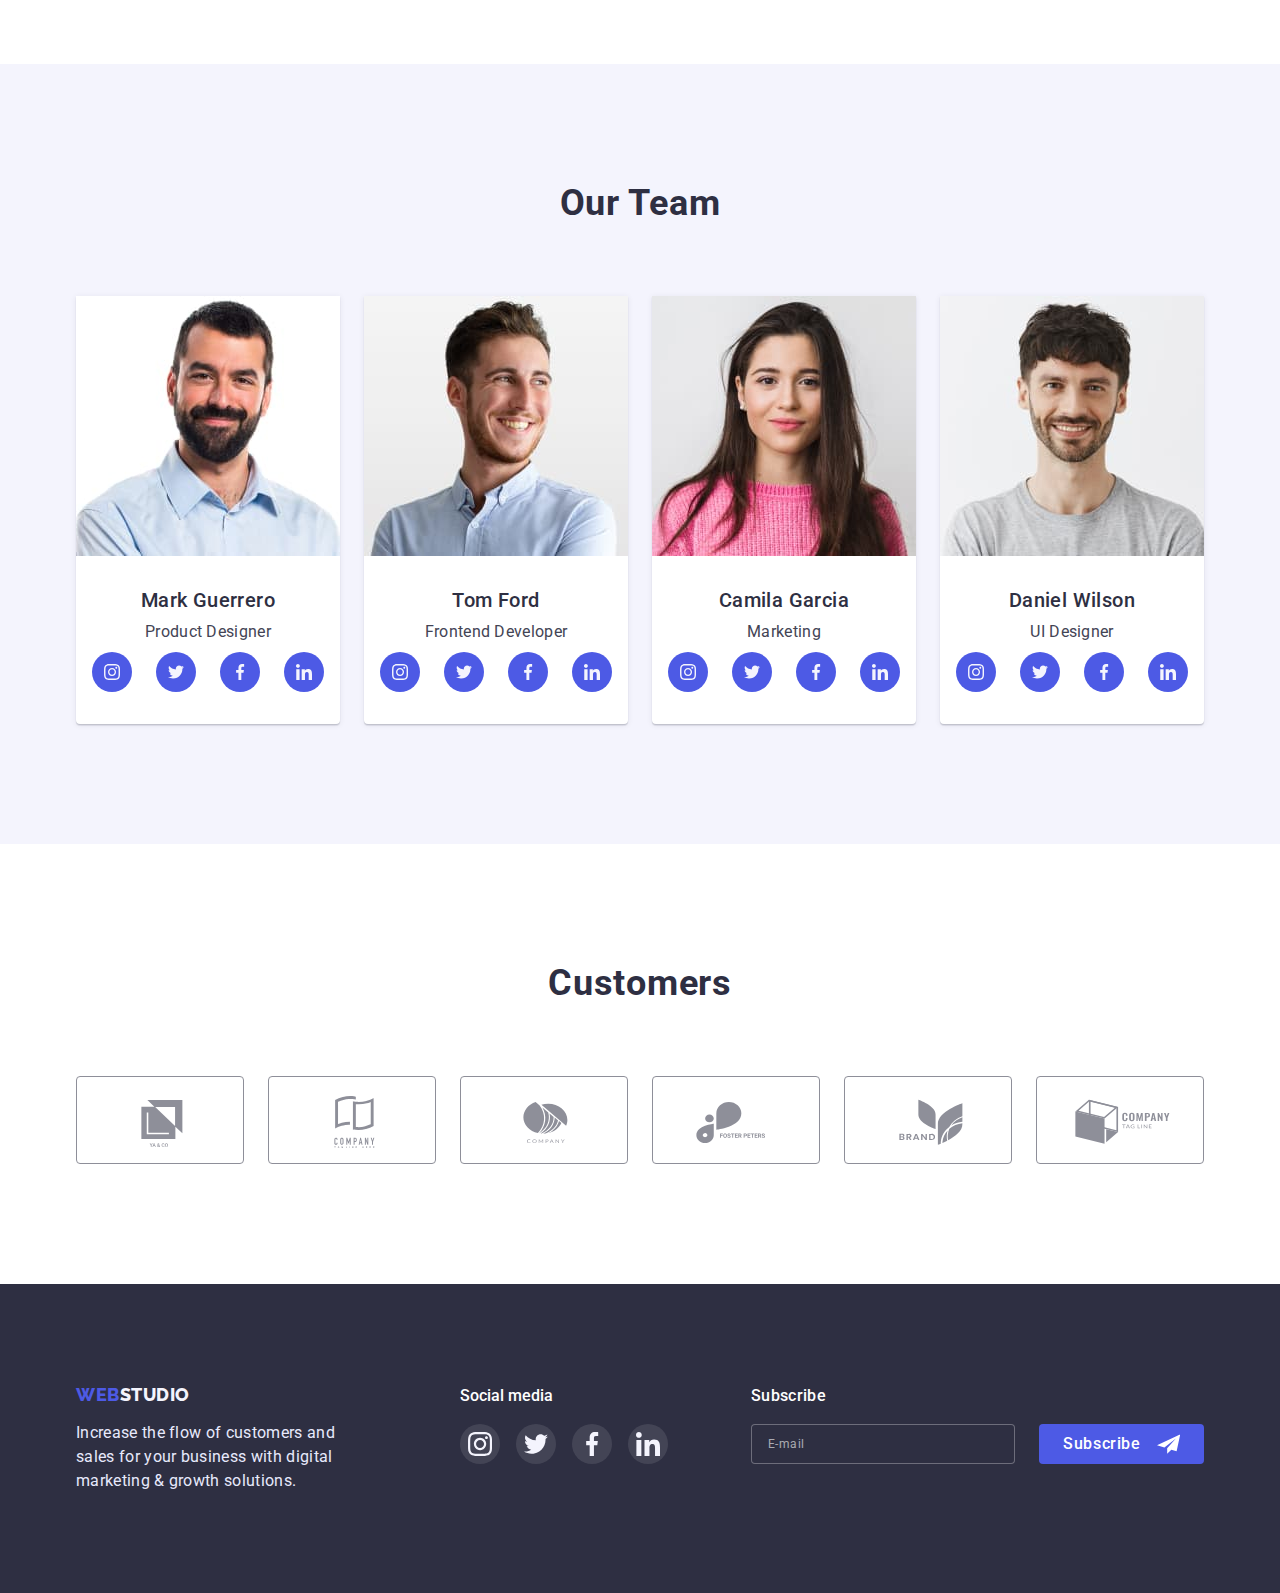
==== commit 1c30cbaf: "subscribe and modal form" ====
--- a/index.html
+++ b/index.html
@@ -514,21 +514,22 @@
         </div>
 
         <div class="footer-form-container">
-          <!-- <p class="footer-form-title">Subscribe</p> -->
           <form class="footer-form">
             <div class="footer-form-field">
-              <label for="footer-mail">Subscribe</label>
+              <label class="footer-label-email" for="footer-mail"
+                >Subscribe</label
+              >
               <input
                 type="email"
-                name="footer-mail"
-                class="form-email"
+                name="email"
+                class="footer-input-email"
                 placeholder="E-mail"
                 id="footer-mail"
               />
             </div>
-            <button type="submit" class="form-email-btn btn">
+            <button type="submit" class="footer-btn-email btn">
               Subscribe
-              <svg class="footer-icon-subscribe" width="24px" height="20px">
+              <svg class="footer-icon-subscribe" width="24px" height="24px">
                 <use href="./images/icons.svg#icon-subscribe"></use>
               </svg>
             </button>
@@ -549,74 +550,79 @@
         <h2 class="modal-title">
           Leave your contacts and we will call you back
         </h2>
+
         <form class="modal-form">
-          <label class="form-label">
-            <span class="form-text">Name</span>
-            <div class="form-icon-container">
+          <div class="modal-form-field">
+            <label class="modal-form-label" for="name">Name</label>
+            <input
+              type="text"
+              name="user-name"
+              id="name"
+              class="modal-form-input"
+              required
+            />
+            <svg class="modal-form-icon" width="18" height="18">
+              <use href="./images/icons.svg#icon-modal-name"></use>
+            </svg>
+          </div>
+
+          <div class="modal-form-field">
+            <label class="modal-form-label" for="tel">Phone</label>
+            <input
+              type="tel"
+              name="user-phone"
+              id="tel"
+              class="modal-form-input"
+              required
+            />
+            <svg class="modal-form-icon" width="18" height="24">
+              <use href="./images/icons.svg#icon-modal-phone"></use>
+            </svg>
+          </div>
+
+          <div class="modal-form-field">
+            <label class="modal-form-label" for="mail">Email</label>
+            <input
+              type="email"
+              name="email"
+              id="mail"
+              class="modal-form-input"
+              required
+            />
+            <svg class="modal-form-icon" width="18" height="24">
+              <use href="./images/icons.svg#icon-modal-email"></use>
+            </svg>
+          </div>
+
+          <div class="modal-form-field">
+            <label class="modal-form-label" for="user-comment">Comment</label>
+            <textarea
+              name="comment"
+              id="user-comment"
+              placeholder="Text input"
+              class="modal-form-comment"
+            ></textarea>
+          </div>
+
+          <div class="modal-form-policy">
+            <label class="modal-label-policy" for="checkbox-policy">
               <input
-                type="text"
-                name="user-name"
-                class="modal-form-input"
-                autofocus
-                required
-                minlength="2"
+                type="checkbox"
+                name="user-policy"
+                id="checkbox-policy"
+                class="modal-form-checkbox"
               />
-              <svg class="modal-form-icon" width="18" height="18">
-                <use href="./images/icons.svg#icon-modal-name"></use>
-              </svg>
-            </div>
-          </label>
-
-          <label class="form-label">
-            <span class="form-text">Phone</span>
-            <div class="form-icon-container">
-              <input
-                type="tel"
-                name="user-phone"
-                class="modal-form-input"
-                required
-              />
-              <svg class="modal-form-icon" width="18" height="24">
-                <use href="./images/icons.svg#icon-modal-phone"></use>
-              </svg>
-            </div>
-          </label>
-
-          <label class="form-label">
-            <span class="form-text">Email</span>
-            <div class="form-icon-container">
-              <input
-                type="email"
-                name="user-email"
-                class="modal-form-input"
-                required
-              />
-              <svg class="modal-form-icon" width="18" height="24">
-                <use href="./images/icons.svg#icon-modal-email"></use>
-              </svg>
-            </div>
-          </label>
-
-          <label class="form-label">
-            <span class="form-text">Comment</span>
-            <textarea
-              name="form-user-comment"
-              placeholder="Text input"
-              class="form-user-comment"
-            >
-            </textarea>
-          </label>
-
-          <input
-            id="user-policy"
-            type="checkbox"
-            name="user-policy"
-            class="modal-form-input-check visually-hidden"
-          />
-          <label for="user-policy" class="form-user-policy">
-            I accept the terms and conditions of the&nbsp;
-            <a href="./index.html">Privacy Policy</a>
-          </label>
+              <span class="modal-icon-policy"></span>
+              <span>I accept the terms and conditions of they</span>
+            </label>
+            <a
+              href="#"
+              target="_blank"
+              title="Company Tagline Here"
+              class="modal-policy-link"
+              >Privacy Policy
+            </a>
+          </div>
 
           <button type="submit" class="form-button btn">Send</button>
         </form>
--- a/css/styles.css
+++ b/css/styles.css
@@ -130,7 +130,7 @@
   color: var(--nav-link-color);
   padding-top: 24px;
   padding-bottom: 24px;
-  transition: 250ms cubic-bezier(0.4, 0, 0.2, 1);
+  transition: color 250ms cubic-bezier(0.4, 0, 0.2, 1);
 }
 
 .header-nav-link:hover,
@@ -182,7 +182,7 @@
   color: var(--contacts-link-color);
   padding-top: 24px;
   padding-bottom: 24px;
-  transition: 250ms cubic-bezier(0.4, 0, 0.2, 1);
+  transition: color 250ms cubic-bezier(0.4, 0, 0.2, 1);
 }
 
 .contacts-link:hover,
@@ -232,7 +232,7 @@
   line-height: 1.18;
   letter-spacing: 0.04em;
   color: var(--hero-btn-text-color);
-  background: var(--hero-btn-backgrnd-color);
+  background-color: var(--hero-btn-backgrnd-color);
   box-shadow: 0px 4px 4px rgba(0, 0, 0, 0.15);
   border-radius: 4px;
   padding: 16px 32px;
@@ -240,12 +240,12 @@
   margin-top: 48px;
   border: 0;
   text-align: center;
-  transition: 250ms cubic-bezier(0.4, 0, 0.2, 1);
+  transition: background-color 250ms cubic-bezier(0.4, 0, 0.2, 1);
 }
 
 .hero-btn:hover,
 .hero-btn:focus {
-  background: var(--hero-btn-accent-color);
+  background-color: var(--hero-btn-accent-color);
 }
 
 /*------------ FEATURES ------------*/
@@ -423,7 +423,7 @@
   border-radius: 50%;
   padding: 12px;
   background-color: #4d5ae5;
-  transition: 250ms cubic-bezier(0.4, 0, 0.2, 1);
+  transition: background-color 250ms cubic-bezier(0.4, 0, 0.2, 1);
 }
 
 .team-icon a:hover,
@@ -467,7 +467,7 @@
   border: 1px solid #8e8f99;
   border-radius: 4px;
   padding: 16px 32px;
-  transition: 250ms cubic-bezier(0.4, 0, 0.2, 1);
+  transition: border 250ms cubic-bezier(0.4, 0, 0.2, 1);
 }
 
 .customers-link:hover,
@@ -477,7 +477,7 @@
 
 .customers-icon {
   fill: #8e8f99;
-  transition: 250ms cubic-bezier(0.4, 0, 0.2, 1);
+  transition: fill 250ms cubic-bezier(0.4, 0, 0.2, 1);
 }
 
 .customers-link:is(:hover, :focus) > .customers-icon {
@@ -557,7 +557,7 @@
   border-radius: 50%;
   padding: 8px;
   outline: 1px #f4f4fd;
-  transition: 250ms cubic-bezier(0.4, 0, 0.2, 1);
+  transition: background-color 250ms cubic-bezier(0.4, 0, 0.2, 1);
 }
 
 .social-icon:hover,
@@ -572,61 +572,48 @@
 /*------------ FOOTER FORM ------------*/
 .footer-form-container {
   margin-left: auto;
-  /* width: 453px; */
-}
-
-/* .footer-form-title {
+}
+
+.footer-form {
+  display: flex;
+  gap: 24px;
+}
+
+.footer-form-field {
+  display: flex;
+  flex-direction: column;
+}
+
+.footer-label-email {
   margin-bottom: 16px;
+  font-family: "Roboto";
+  font-style: normal;
   font-weight: 500;
   font-size: 16px;
-  line-height: 1.5;
+  line-height: 24px;
   letter-spacing: 0.02em;
   color: #ffffff;
-} */
-
-.footer-form {
-  display: flex;
-  gap: 24px;
-}
-
-.footer-form-field {
-  display: flex;
-  flex-direction: column;
-}
-
-.footer-form label {
-  margin-bottom: 16px;
-  font-family: "Roboto";
-  font-style: normal;
-  font-weight: 500;
-  font-size: 16px;
-  line-height: 24px;
-  letter-spacing: 0.02em;
-  color: #ffffff;
-}
-
-.form-email {
+}
+
+.footer-input-email {
   width: 264px;
-
+  height: 40px;
   font-size: 12px;
   line-height: 1.3;
   display: flex;
   align-items: center;
   letter-spacing: 0.04em;
   color: rgba(255, 255, 255, 0.6);
-
   border: 1px solid rgba(255, 255, 255, 0.3);
   border-radius: 4px;
-
   padding-left: 16px;
-  padding-top: 11px;
-  padding-bottom: 11px;
-
+  padding-top: 8px;
+  padding-bottom: 8px;
   background-color: #2e2f42;
-  outline: none;
-}
-
-.form-email::placeholder {
+  transition: border-color 250ms cubic-bezier(0.4, 0, 0.2, 1);
+}
+
+.footer-input-email::placeholder {
   font-family: "Roboto";
   font-style: normal;
   font-weight: 400;
@@ -637,12 +624,12 @@
   color: rgba(255, 255, 255, 0.6);
 }
 
-.form-email:focus {
+.footer-input-email:focus {
   border-color: #4d5ae5;
-  transition: border-color 250ms cubic-bezier(0.4, 0, 0.2, 1);
-}
-
-.form-email-btn {
+  outline: none;
+}
+
+.footer-btn-email {
   display: flex;
   align-items: center;
   justify-content: center;
@@ -650,13 +637,6 @@
   height: 40px;
   padding: 8px 24px;
   margin-top: auto;
-
-  /* font-weight: 500;
-  font-size: 16px;
-  line-height: 1.3;
-  text-align: center;
-  letter-spacing: 0.04em; */
-
   font-family: "Roboto";
   font-style: normal;
   font-weight: 500;
@@ -665,26 +645,19 @@
   text-align: center;
   letter-spacing: 0.04em;
   color: #ffffff;
-  outline: none;
   background-color: #4d5ae5;
-  /* border: 1px solid #4d5ae5; */
   border: none;
   border-radius: 4px;
-
   transition: background-color 250ms cubic-bezier(0.4, 0, 0.2, 1);
 }
 
-.form-email-btn:is(:hover, :focus) {
+.footer-btn-email:is(:hover, :focus) {
   background-color: #404bbf;
 }
 
 .footer-icon-subscribe {
   fill: #ffffff;
   margin-left: 16px;
-
-  /*position: absolute;
-  top: 0;
-  right: 0;*/
 }
 
 /*------------ FILTER ------------*/
@@ -707,7 +680,7 @@
 }
 
 .filter-btn {
-  background: var(--filter-btn-backgrnd-color);
+  background-color: var(--filter-btn-backgrnd-color);
   border: 1px solid #e7e9fc;
   border-radius: 4px;
   font-family: "Roboto";
@@ -720,12 +693,14 @@
   letter-spacing: 0.04em;
   color: var(--filter-btn-text-color);
   padding: 12px 24px;
-  transition: 250ms cubic-bezier(0.4, 0, 0.2, 1);
+  transition: background-color 250ms cubic-bezier(0.4, 0, 0.2, 1),
+    color 250ms cubic-bezier(0.4, 0, 0.2, 1),
+    border 250ms cubic-bezier(0.4, 0, 0.2, 1);
 }
 
 .filter-btn:hover,
 .filter-btn:focus {
-  background: var(--filter-btn-accent-backgrnd-color);
+  background-color: var(--filter-btn-accent-backgrnd-color);
   color: var(--filter-btn-accent-text-color);
   box-shadow: 0px 3px 1px rgba(0, 0, 0, 0.1), 0px 2px 1px rgba(0, 0, 0, 0.08),
     0px 2px 2px rgba(0, 0, 0, 0.12);
@@ -751,7 +726,7 @@
   display: block;
   color: #2e2f42;
   box-shadow: 0px 1px 6px rgba(46, 47, 66, 0.08);
-  transition: 250ms cubic-bezier(0.4, 0, 0.2, 1);
+  transition: box-shadow 250ms cubic-bezier(0.4, 0, 0.2, 1);
 }
 
 .card-link:is(:hover, :focus) {
@@ -872,7 +847,8 @@
   border-radius: 50%;
   background-color: #e7e9fc;
   border: 1px solid rgba(0, 0, 0, 0.1);
-  transition: 250ms cubic-bezier(0.4, 0, 0.2, 1);
+  transition: background-color 250ms cubic-bezier(0.4, 0, 0.2, 1),
+    border 250ms cubic-bezier(0.4, 0, 0.2, 1);
 }
 
 .modal-btn-close:is(:hover, :focus) {
@@ -881,6 +857,8 @@
 }
 
 .modal-icon-close {
+  fill: #000000;
+  transition: fill 250ms cubic-bezier(0.4, 0, 0.2, 1);
 }
 
 .modal-btn-close:is(:hover, :focus) .modal-icon-close {
@@ -889,139 +867,168 @@
 
 /*----- MODAL FORM -----*/
 .modal-title {
-  margin-bottom: 16px;
-
+  font-family: "Roboto";
+  font-style: normal;
   font-weight: 500;
   font-size: 16px;
-  line-height: 1.5;
+  line-height: 24px;
   text-align: center;
   letter-spacing: 0.02em;
   color: #2e2f42;
-}
-
-.form-text {
+  margin-bottom: 14px;
+}
+
+.modal-form {
+  display: flex;
+  flex-direction: column;
+}
+
+.modal-form-field {
+  position: relative;
+  display: flex;
+  flex-direction: column;
+  margin-bottom: 8px;
+}
+
+.modal-form-label {
   margin-bottom: 4px;
-
+  font-family: "Roboto";
+  font-style: normal;
   font-weight: 400;
   font-size: 12px;
-  line-height: 1.3;
+  line-height: 16px;
   letter-spacing: 0.04em;
   color: #8e8f99;
-
-  display: block;
-}
-
-.form-label {
-  margin-bottom: 8px;
-}
-
-.modal-form {
-  display: flex;
-  flex-direction: column;
 }
 
 .modal-form-input {
-  display: block;
-
-  border: 1px solid #21212133;
+  font-family: "Roboto";
+  font-style: normal;
+  font-weight: 400;
+  font-size: 12px;
+  line-height: 16px;
+  letter-spacing: 0.04em;
+  border: 1px solid rgba(33, 33, 33, 0.2);
   border-radius: 4px;
   width: 100%;
-  height: 36px;
-
   padding-left: 38px;
-
-  font-weight: 400;
-  font-size: 12px;
-  line-height: 1.3;
-  letter-spacing: 0.04em;
-  color: #000000;
+  padding-top: 11px;
+  padding-bottom: 11px;
   transition: border-color 250ms cubic-bezier(0.4, 0, 0.2, 1);
 }
 
 .modal-form-input:focus {
   outline: none;
   border-color: #4d5ae5;
-}
-
-.modal-form-icon {
-  transition: fill 250ms cubic-bezier(0.4, 0, 0.2, 1);
-}
-
-.modal-form-input:focus + .modal-form-icon {
-  fill: #4d5ae5;
-}
-
-.form-user-comment {
-  width: 100%;
-  min-height: 120px;
-  resize: none;
-  padding: 10px 14px;
-
-  border: 1px solid #21212133;
-  border-radius: 4px;
-
-  font-weight: 400;
-  font-size: 12px;
-  line-height: 1.3;
-  letter-spacing: 0.04em;
-}
-
-.form-user-comment::placeholder {
-  color: rgba(117, 117, 117, 0.5);
-}
-
-.form-user-comment:focus {
-  outline: none;
-  border-color: #4d5ae5;
-}
-
-.form-icon-container {
-  position: relative;
 }
 
 .modal-form-icon {
   position: absolute;
   top: 50%;
   left: 16px;
-  transform: translate(0, -50%);
-  display: block;
-}
-
-.form-user-policy {
-  display: flex;
+  fill: #2e2f42;
+  transition: fill 250ms cubic-bezier(0.4, 0, 0.2, 1);
+}
+
+.modal-form-input:focus + .modal-form-icon {
+  fill: #4d5ae5;
+}
+
+.modal-form-comment {
+  width: 100%;
+  min-height: 120px;
+  resize: none;
+  padding: 8px 16px;
+  border: 1px solid rgba(33, 33, 33, 0.2);
+  border-radius: 4px;
+  font-family: "Roboto";
+  font-style: normal;
+  font-weight: 400;
   font-size: 12px;
-  line-height: 1.3;
+  line-height: 16px;
+  letter-spacing: 0.04em;
+  transition: border-color 250ms cubic-bezier(0.4, 0, 0.2, 1);
+}
+
+.modal-form-comment::placeholder {
+  font-family: "Roboto";
+  font-style: normal;
+  font-weight: 400;
+  font-size: 12px;
+  line-height: 16px;
+  letter-spacing: 0.04em;
+  color: rgba(117, 117, 117, 0.5);
+}
+
+.modal-form-comment:focus {
+  outline: none;
+  border-color: #4d5ae5;
+}
+
+.modal-form-policy {
+  display: flex;
+  align-items: center;
+  margin-top: 8px;
+  margin-bottom: 24px;
+}
+
+.modal-label-policy {
+  display: flex;
+  align-items: center;
+  font-family: "Roboto";
+  font-style: normal;
+  font-weight: 400;
+  font-size: 12px;
+  line-height: 16px;
   letter-spacing: 0.04em;
   color: #757575;
-  align-items: center;
-  margin-bottom: 20px;
-}
-
-.form-user-policy::before {
-  content: "";
+}
+
+.modal-form-checkbox {
+  position: absolute;
+  width: 1px;
+  height: 1px;
+  margin: -1px;
+  border: 0;
+  padding: 0;
+  overflow: hidden;
+}
+
+.modal-icon-policy {
+  display: inline-block;
   width: 16px;
   height: 16px;
+  margin-right: 5px;
   border: 1.25px solid #2e2f42;
   border-radius: 2px;
-  border-color: #2e2f42;
-  display: block;
-  cursor: pointer;
-  margin-right: 8px;
-}
-
-.modal-form-input-check:checked + .form-user-policy::before {
-  border-color: #404bbf;
-  /* background-color: #4d5ae5; */
-  background-image: url(../images/icon-modal-accept.svg);
+  justify-content: center;
+  align-items: center;
+  background-color: #fcfcfc;
+  transition: background-color 250ms cubic-bezier(0.4, 0, 0.2, 1);
+}
+
+.modal-form-checkbox:checked + .modal-icon-policy {
+  border-color: transparent;
+  background-color: #404bbf;
+  background-image: url("../images/icon-modal-accept.svg");
+  background-origin: border-box;
   background-repeat: no-repeat;
   background-position: center;
 }
 
-.modal-form-input-check:focus + .form-user-policy::before {
-  outline: 1px solid #4d5ae5;
+.modal-policy-link {
+  font-family: "Roboto";
+  font-style: normal;
+  font-weight: 400;
+  font-size: 14px;
+  line-height: 16px;
+  letter-spacing: 0.04em;
+  margin-left: 4px;
 }
 
 .form-button {
+  font-family: "Roboto";
+  font-style: normal;
   font-weight: 500;
   font-size: 16px;
   line-height: 24px;
@@ -1035,16 +1042,14 @@
   border-radius: 4px;
   border-color: #4d5ae5;
   outline: none;
-
   display: flex;
   align-items: center;
   justify-content: center;
   flex-direction: column;
   margin: 0 auto;
-
-  box-shadow: 0px 4px 4px rgba(0, 0, 0, 0.15), 0px 4px 4px rgba(0, 0, 0, 0.15);
-
-  transition: background-color 250ms cubic-bezier(0.4, 0, 0.2, 1);
+  box-shadow: 0px 4px 4px rgba(0, 0, 0, 0.15);
+  transition: background-color 250ms cubic-bezier(0.4, 0, 0.2, 1),
+    border-color 250ms cubic-bezier(0.4, 0, 0.2, 1);
 }
 
 .form-button:is(:hover, :focus) {
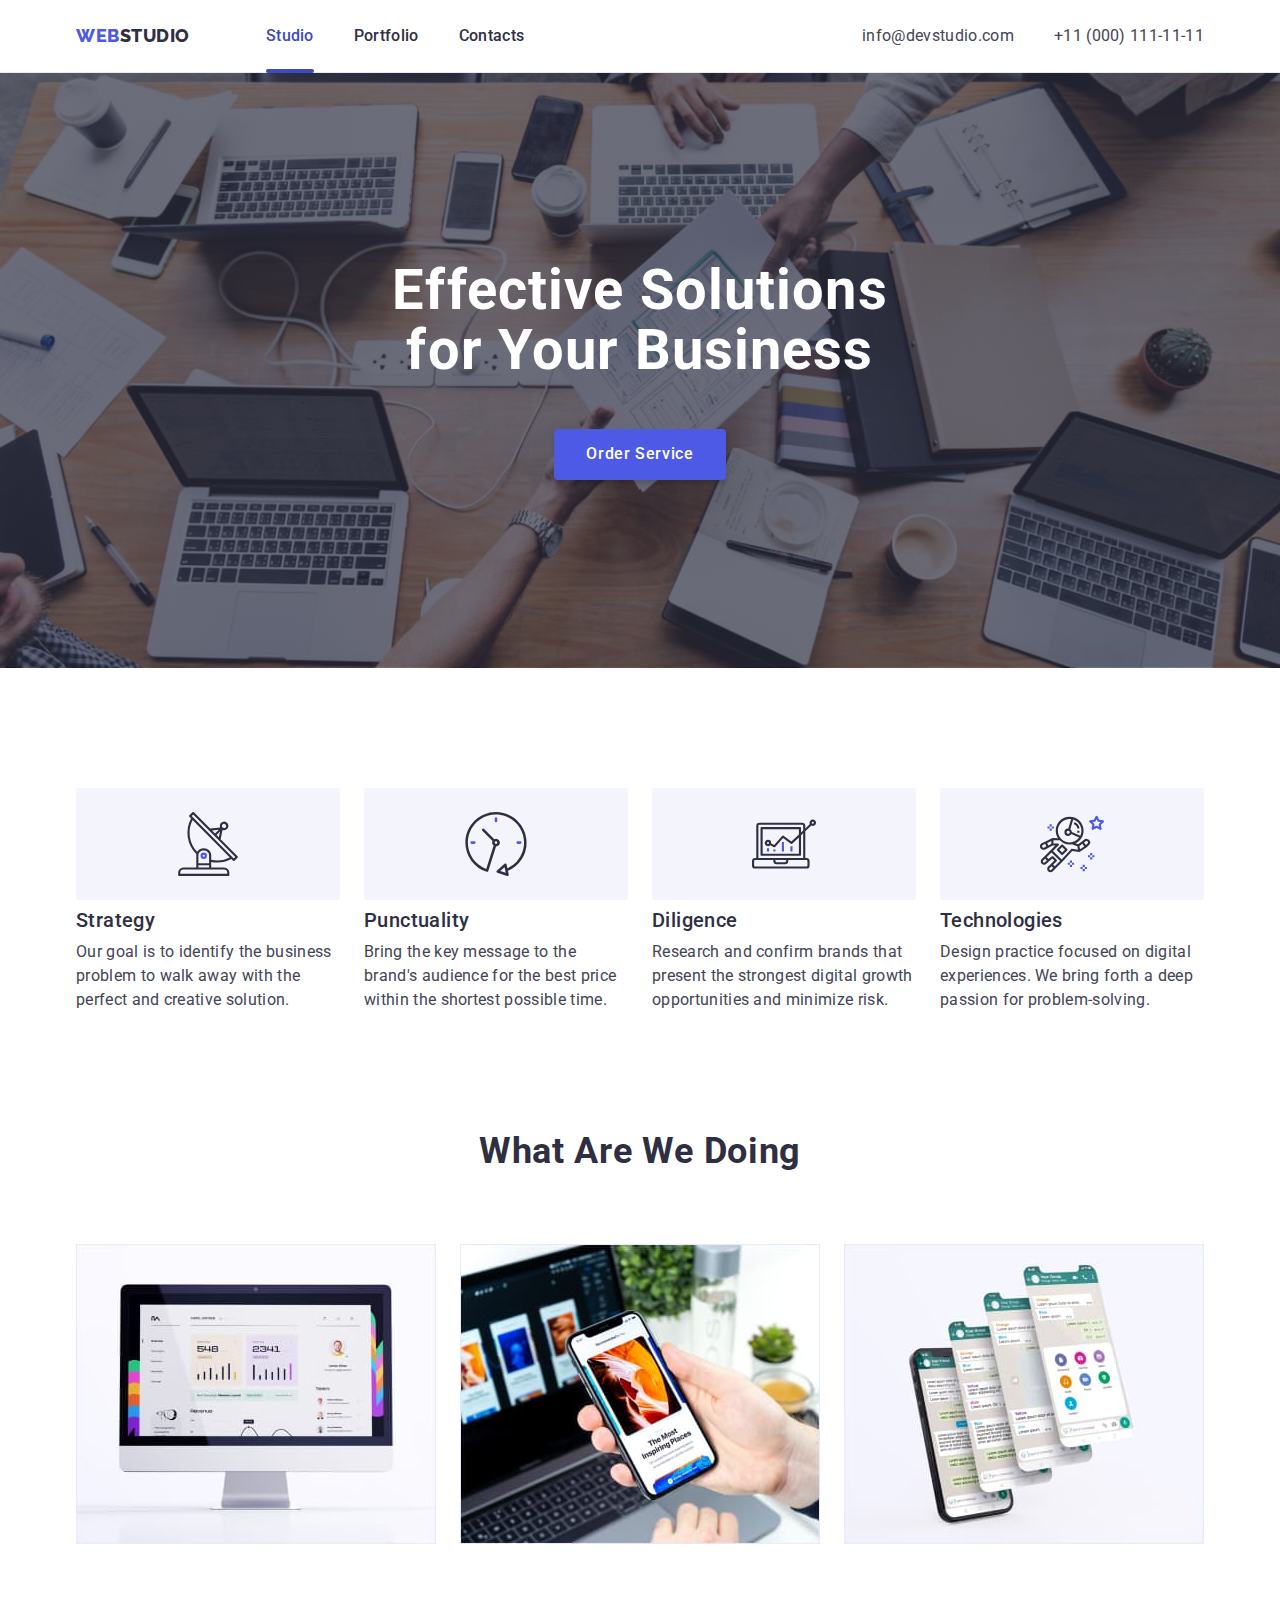
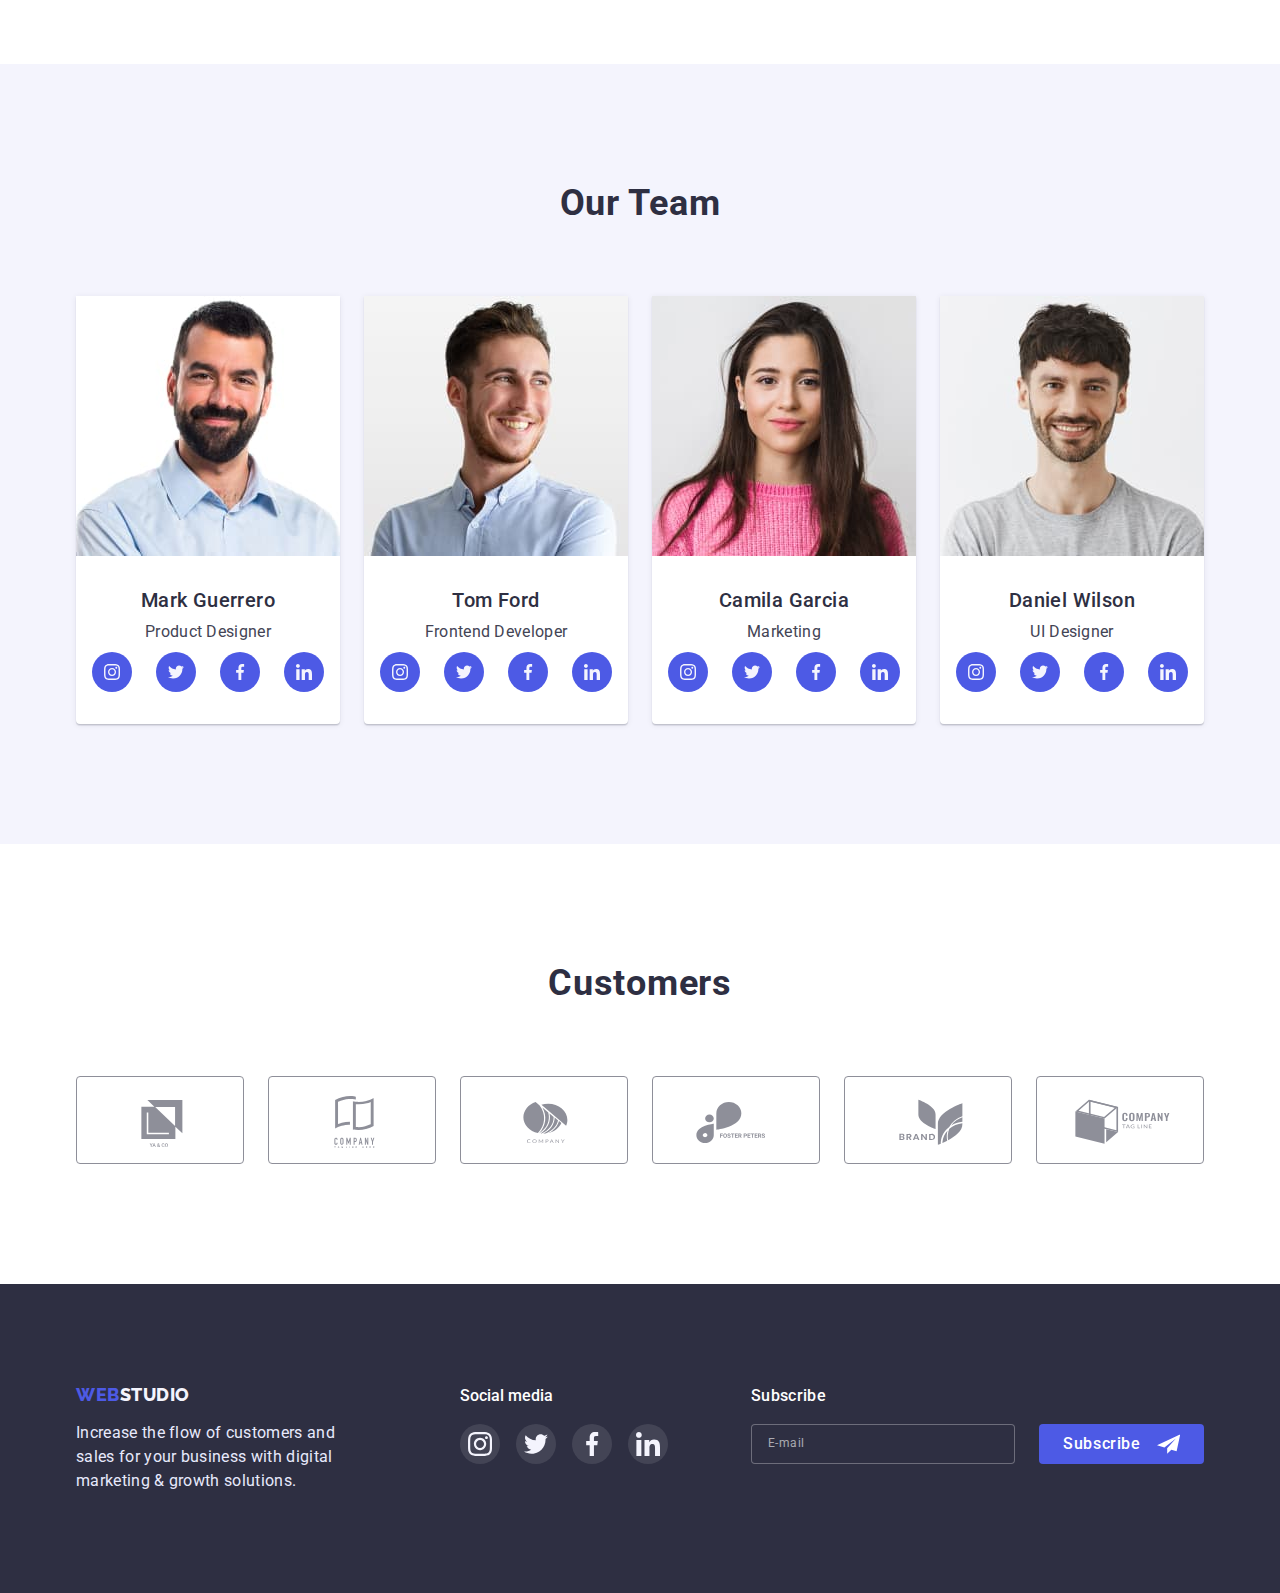
==== commit caea6ad2: "corrected footer-form" ====
--- a/index.html
+++ b/index.html
@@ -514,19 +514,15 @@
         </div>
 
         <div class="footer-form-container">
+          <p class="footer-subscribe-title">Subscribe</p>
           <form class="footer-form">
-            <div class="footer-form-field">
-              <label class="footer-label-email" for="footer-mail"
-                >Subscribe</label
-              >
-              <input
-                type="email"
-                name="email"
-                class="footer-input-email"
-                placeholder="E-mail"
-                id="footer-mail"
-              />
-            </div>
+            <input
+              type="email"
+              name="email"
+              placeholder="E-mail"
+              id="email-subscribe"
+              class="footer-input-email"
+            />
             <button type="submit" class="footer-btn-email btn">
               Subscribe
               <svg class="footer-icon-subscribe" width="24px" height="24px">
--- a/css/styles.css
+++ b/css/styles.css
@@ -574,34 +574,26 @@
   margin-left: auto;
 }
 
+.footer-subscribe-title {
+  margin-bottom: 16px;
+  font-family: "Roboto";
+  font-style: normal;
+  font-weight: 500;
+  font-size: 16px;
+  line-height: 24px;
+  letter-spacing: 0.02em;
+  color: #ffffff;
+}
+
 .footer-form {
   display: flex;
   gap: 24px;
-}
-
-.footer-form-field {
-  display: flex;
-  flex-direction: column;
-}
-
-.footer-label-email {
-  margin-bottom: 16px;
-  font-family: "Roboto";
-  font-style: normal;
-  font-weight: 500;
-  font-size: 16px;
-  line-height: 24px;
-  letter-spacing: 0.02em;
-  color: #ffffff;
 }
 
 .footer-input-email {
   width: 264px;
-  height: 40px;
   font-size: 12px;
   line-height: 1.3;
-  display: flex;
-  align-items: center;
   letter-spacing: 0.04em;
   color: rgba(255, 255, 255, 0.6);
   border: 1px solid rgba(255, 255, 255, 0.3);
@@ -634,7 +626,6 @@
   align-items: center;
   justify-content: center;
   width: 165px;
-  height: 40px;
   padding: 8px 24px;
   margin-top: auto;
   font-family: "Roboto";
@@ -992,6 +983,7 @@
   border: 0;
   padding: 0;
   overflow: hidden;
+  visibility: hidden;
 }
 
 .modal-icon-policy {
